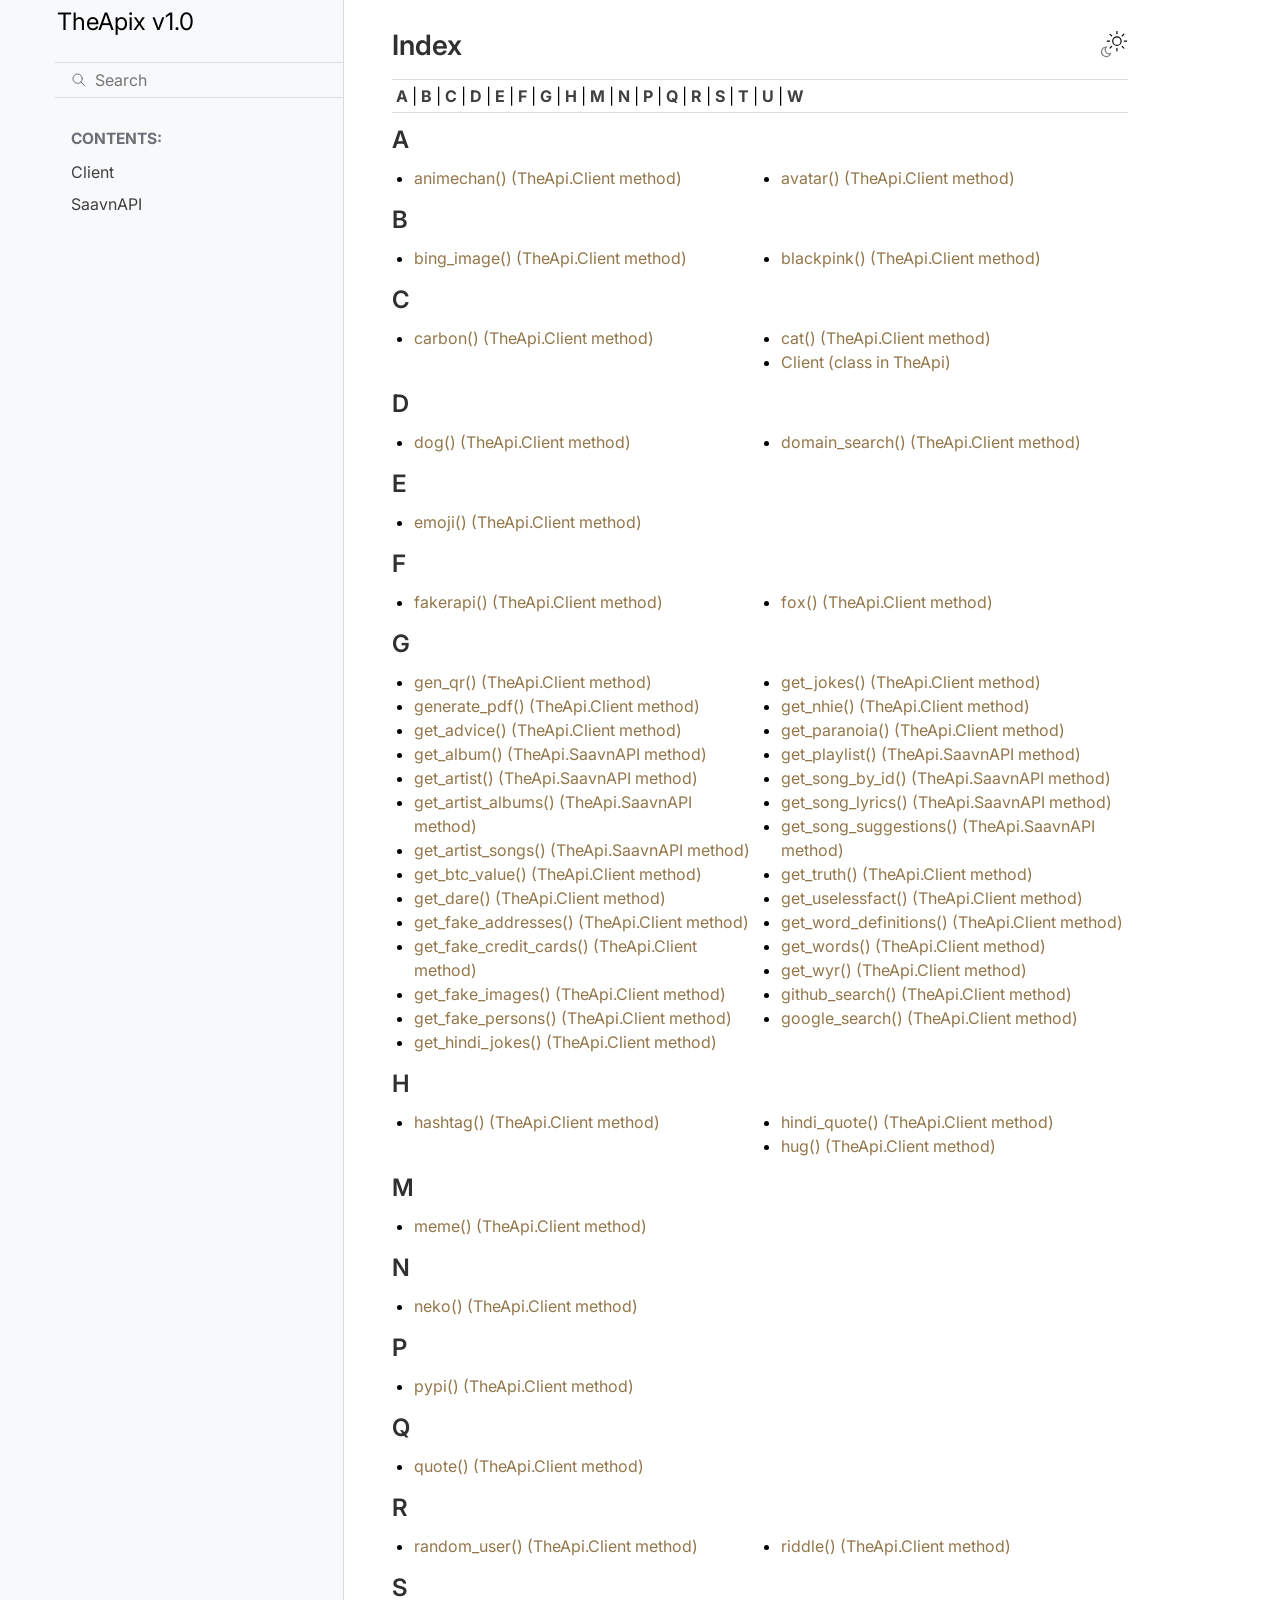
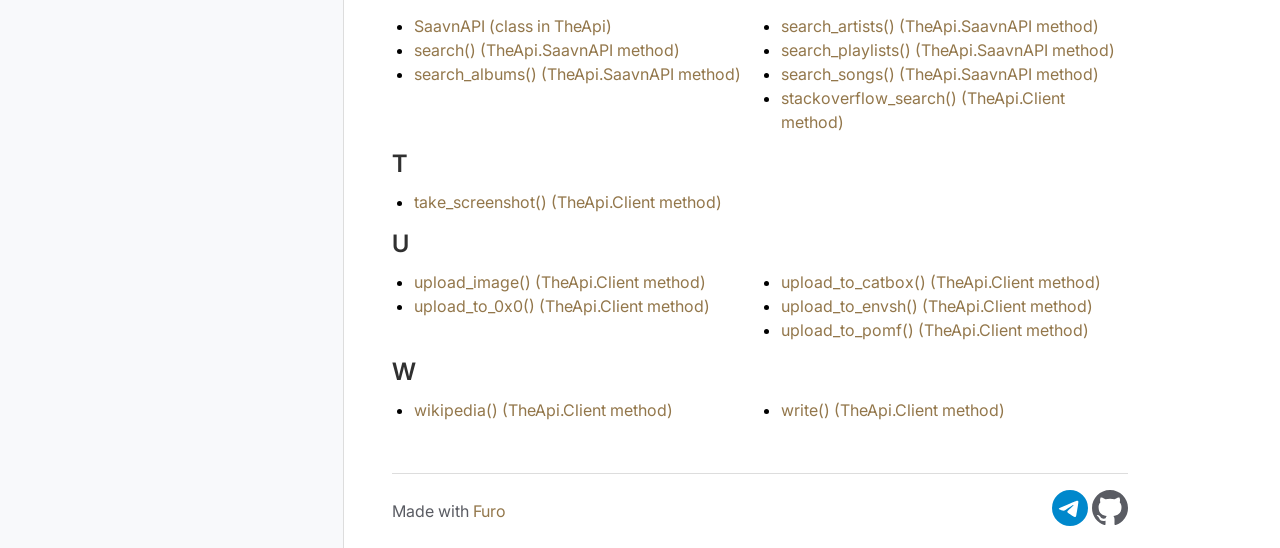
==== genindex.html @ aa9ea166 "Deploy to gh-pages" ====
<!doctype html>
<html class="no-js" lang="en" data-content_root="./">
  <head><meta charset="utf-8"/>
    <meta name="viewport" content="width=device-width,initial-scale=1"/>
    <meta name="color-scheme" content="light dark"><link rel="index" title="Index" href="#" /><link rel="search" title="Search" href="search.html" />

    <link rel="shortcut icon" href="_static/TheApix.ico"/><!-- Generated with Sphinx 8.2.3 and Furo 2024.08.06 --><title>Index - TheApix v1.0</title>
<link rel="stylesheet" type="text/css" href="_static/pygments.css?v=b86133f3" />
    <link rel="stylesheet" type="text/css" href="_static/styles/furo.css?v=354aac6f" />
    <link rel="stylesheet" type="text/css" href="_static/copybutton.css?v=76b2166b" />
    <link rel="stylesheet" type="text/css" href="_static/styles/furo-extensions.css?v=302659d7" />
    <link rel="stylesheet" type="text/css" href="_static/css/pyrogram.css?v=99362231" />
    
    


<style>
  body {
    --color-code-background: #f8f8f8;
  --color-code-foreground: black;
  
  }
  @media not print {
    body[data-theme="dark"] {
      --color-code-background: #202020;
  --color-code-foreground: #d0d0d0;
  
    }
    @media (prefers-color-scheme: dark) {
      body:not([data-theme="light"]) {
        --color-code-background: #202020;
  --color-code-foreground: #d0d0d0;
  
      }
    }
  }
</style></head>
  <body>
    
    <script>
      document.body.dataset.theme = localStorage.getItem("theme") || "auto";
    </script>
    

<svg xmlns="http://www.w3.org/2000/svg" style="display: none;">
  <symbol id="svg-toc" viewBox="0 0 24 24">
    <title>Contents</title>
    <svg stroke="currentColor" fill="currentColor" stroke-width="0" viewBox="0 0 1024 1024">
      <path d="M408 442h480c4.4 0 8-3.6 8-8v-56c0-4.4-3.6-8-8-8H408c-4.4 0-8 3.6-8 8v56c0 4.4 3.6 8 8 8zm-8 204c0 4.4 3.6 8 8 8h480c4.4 0 8-3.6 8-8v-56c0-4.4-3.6-8-8-8H408c-4.4 0-8 3.6-8 8v56zm504-486H120c-4.4 0-8 3.6-8 8v56c0 4.4 3.6 8 8 8h784c4.4 0 8-3.6 8-8v-56c0-4.4-3.6-8-8-8zm0 632H120c-4.4 0-8 3.6-8 8v56c0 4.4 3.6 8 8 8h784c4.4 0 8-3.6 8-8v-56c0-4.4-3.6-8-8-8zM115.4 518.9L271.7 642c5.8 4.6 14.4.5 14.4-6.9V388.9c0-7.4-8.5-11.5-14.4-6.9L115.4 505.1a8.74 8.74 0 0 0 0 13.8z"/>
    </svg>
  </symbol>
  <symbol id="svg-menu" viewBox="0 0 24 24">
    <title>Menu</title>
    <svg xmlns="http://www.w3.org/2000/svg" viewBox="0 0 24 24" fill="none" stroke="currentColor"
      stroke-width="2" stroke-linecap="round" stroke-linejoin="round" class="feather-menu">
      <line x1="3" y1="12" x2="21" y2="12"></line>
      <line x1="3" y1="6" x2="21" y2="6"></line>
      <line x1="3" y1="18" x2="21" y2="18"></line>
    </svg>
  </symbol>
  <symbol id="svg-arrow-right" viewBox="0 0 24 24">
    <title>Expand</title>
    <svg xmlns="http://www.w3.org/2000/svg" viewBox="0 0 24 24" fill="none" stroke="currentColor"
      stroke-width="2" stroke-linecap="round" stroke-linejoin="round" class="feather-chevron-right">
      <polyline points="9 18 15 12 9 6"></polyline>
    </svg>
  </symbol>
  <symbol id="svg-sun" viewBox="0 0 24 24">
    <title>Light mode</title>
    <svg xmlns="http://www.w3.org/2000/svg" viewBox="0 0 24 24" fill="none" stroke="currentColor"
      stroke-width="1" stroke-linecap="round" stroke-linejoin="round" class="feather-sun">
      <circle cx="12" cy="12" r="5"></circle>
      <line x1="12" y1="1" x2="12" y2="3"></line>
      <line x1="12" y1="21" x2="12" y2="23"></line>
      <line x1="4.22" y1="4.22" x2="5.64" y2="5.64"></line>
      <line x1="18.36" y1="18.36" x2="19.78" y2="19.78"></line>
      <line x1="1" y1="12" x2="3" y2="12"></line>
      <line x1="21" y1="12" x2="23" y2="12"></line>
      <line x1="4.22" y1="19.78" x2="5.64" y2="18.36"></line>
      <line x1="18.36" y1="5.64" x2="19.78" y2="4.22"></line>
    </svg>
  </symbol>
  <symbol id="svg-moon" viewBox="0 0 24 24">
    <title>Dark mode</title>
    <svg xmlns="http://www.w3.org/2000/svg" viewBox="0 0 24 24" fill="none" stroke="currentColor"
      stroke-width="1" stroke-linecap="round" stroke-linejoin="round" class="icon-tabler-moon">
      <path stroke="none" d="M0 0h24v24H0z" fill="none" />
      <path d="M12 3c.132 0 .263 0 .393 0a7.5 7.5 0 0 0 7.92 12.446a9 9 0 1 1 -8.313 -12.454z" />
    </svg>
  </symbol>
  <symbol id="svg-sun-with-moon" viewBox="0 0 24 24">
    <title>Auto light/dark, in light mode</title>
    <svg xmlns="http://www.w3.org/2000/svg" viewBox="0 0 24 24" fill="none" stroke="currentColor"
      stroke-width="1" stroke-linecap="round" stroke-linejoin="round"
      class="icon-custom-derived-from-feather-sun-and-tabler-moon">
      <path style="opacity: 50%" d="M 5.411 14.504 C 5.471 14.504 5.532 14.504 5.591 14.504 C 3.639 16.319 4.383 19.569 6.931 20.352 C 7.693 20.586 8.512 20.551 9.25 20.252 C 8.023 23.207 4.056 23.725 2.11 21.184 C 0.166 18.642 1.702 14.949 4.874 14.536 C 5.051 14.512 5.231 14.5 5.411 14.5 L 5.411 14.504 Z"/>
      <line x1="14.5" y1="3.25" x2="14.5" y2="1.25"/>
      <line x1="14.5" y1="15.85" x2="14.5" y2="17.85"/>
      <line x1="10.044" y1="5.094" x2="8.63" y2="3.68"/>
      <line x1="19" y1="14.05" x2="20.414" y2="15.464"/>
      <line x1="8.2" y1="9.55" x2="6.2" y2="9.55"/>
      <line x1="20.8" y1="9.55" x2="22.8" y2="9.55"/>
      <line x1="10.044" y1="14.006" x2="8.63" y2="15.42"/>
      <line x1="19" y1="5.05" x2="20.414" y2="3.636"/>
      <circle cx="14.5" cy="9.55" r="3.6"/>
    </svg>
  </symbol>
  <symbol id="svg-moon-with-sun" viewBox="0 0 24 24">
    <title>Auto light/dark, in dark mode</title>
    <svg xmlns="http://www.w3.org/2000/svg" viewBox="0 0 24 24" fill="none" stroke="currentColor"
      stroke-width="1" stroke-linecap="round" stroke-linejoin="round"
      class="icon-custom-derived-from-feather-sun-and-tabler-moon">
      <path d="M 8.282 7.007 C 8.385 7.007 8.494 7.007 8.595 7.007 C 5.18 10.184 6.481 15.869 10.942 17.24 C 12.275 17.648 13.706 17.589 15 17.066 C 12.851 22.236 5.91 23.143 2.505 18.696 C -0.897 14.249 1.791 7.786 7.342 7.063 C 7.652 7.021 7.965 7 8.282 7 L 8.282 7.007 Z"/>
      <line style="opacity: 50%" x1="18" y1="3.705" x2="18" y2="2.5"/>
      <line style="opacity: 50%" x1="18" y1="11.295" x2="18" y2="12.5"/>
      <line style="opacity: 50%" x1="15.316" y1="4.816" x2="14.464" y2="3.964"/>
      <line style="opacity: 50%" x1="20.711" y1="10.212" x2="21.563" y2="11.063"/>
      <line style="opacity: 50%" x1="14.205" y1="7.5" x2="13.001" y2="7.5"/>
      <line style="opacity: 50%" x1="21.795" y1="7.5" x2="23" y2="7.5"/>
      <line style="opacity: 50%" x1="15.316" y1="10.184" x2="14.464" y2="11.036"/>
      <line style="opacity: 50%" x1="20.711" y1="4.789" x2="21.563" y2="3.937"/>
      <circle style="opacity: 50%" cx="18" cy="7.5" r="2.169"/>
    </svg>
  </symbol>
  <symbol id="svg-pencil" viewBox="0 0 24 24">
    <svg xmlns="http://www.w3.org/2000/svg" viewBox="0 0 24 24" fill="none" stroke="currentColor"
      stroke-width="1" stroke-linecap="round" stroke-linejoin="round" class="icon-tabler-pencil-code">
      <path d="M4 20h4l10.5 -10.5a2.828 2.828 0 1 0 -4 -4l-10.5 10.5v4" />
      <path d="M13.5 6.5l4 4" />
      <path d="M20 21l2 -2l-2 -2" />
      <path d="M17 17l-2 2l2 2" />
    </svg>
  </symbol>
  <symbol id="svg-eye" viewBox="0 0 24 24">
    <svg xmlns="http://www.w3.org/2000/svg" viewBox="0 0 24 24" fill="none" stroke="currentColor"
      stroke-width="1" stroke-linecap="round" stroke-linejoin="round" class="icon-tabler-eye-code">
      <path stroke="none" d="M0 0h24v24H0z" fill="none" />
      <path d="M10 12a2 2 0 1 0 4 0a2 2 0 0 0 -4 0" />
      <path
        d="M11.11 17.958c-3.209 -.307 -5.91 -2.293 -8.11 -5.958c2.4 -4 5.4 -6 9 -6c3.6 0 6.6 2 9 6c-.21 .352 -.427 .688 -.647 1.008" />
      <path d="M20 21l2 -2l-2 -2" />
      <path d="M17 17l-2 2l2 2" />
    </svg>
  </symbol>
</svg>

<input type="checkbox" class="sidebar-toggle" name="__navigation" id="__navigation">
<input type="checkbox" class="sidebar-toggle" name="__toc" id="__toc">
<label class="overlay sidebar-overlay" for="__navigation">
  <div class="visually-hidden">Hide navigation sidebar</div>
</label>
<label class="overlay toc-overlay" for="__toc">
  <div class="visually-hidden">Hide table of contents sidebar</div>
</label>

<a class="skip-to-content muted-link" href="#furo-main-content">Skip to content</a>



<div class="page">
  <header class="mobile-header">
    <div class="header-left">
      <label class="nav-overlay-icon" for="__navigation">
        <div class="visually-hidden">Toggle site navigation sidebar</div>
        <i class="icon"><svg><use href="#svg-menu"></use></svg></i>
      </label>
    </div>
    <div class="header-center">
      <a href="index.html"><div class="brand">TheApix v1.0</div></a>
    </div>
    <div class="header-right">
      <div class="theme-toggle-container theme-toggle-header">
        <button class="theme-toggle">
          <div class="visually-hidden">Toggle Light / Dark / Auto color theme</div>
          <svg class="theme-icon-when-auto-light"><use href="#svg-sun-with-moon"></use></svg>
          <svg class="theme-icon-when-auto-dark"><use href="#svg-moon-with-sun"></use></svg>
          <svg class="theme-icon-when-dark"><use href="#svg-moon"></use></svg>
          <svg class="theme-icon-when-light"><use href="#svg-sun"></use></svg>
        </button>
      </div>
      <label class="toc-overlay-icon toc-header-icon no-toc" for="__toc">
        <div class="visually-hidden">Toggle table of contents sidebar</div>
        <i class="icon"><svg><use href="#svg-toc"></use></svg></i>
      </label>
    </div>
  </header>
  <aside class="sidebar-drawer">
    <div class="sidebar-container">
      
      <div class="sidebar-sticky"><a class="sidebar-brand" href="index.html">
  
  
  <span class="sidebar-brand-text">TheApix v1.0</span>
  
</a><form class="sidebar-search-container" method="get" action="search.html" role="search">
  <input class="sidebar-search" placeholder="Search" name="q" aria-label="Search">
  <input type="hidden" name="check_keywords" value="yes">
  <input type="hidden" name="area" value="default">
</form>
<div id="searchbox"></div><div class="sidebar-scroll"><div class="sidebar-tree">
  <p class="caption" role="heading"><span class="caption-text">Contents:</span></p>
<ul>
<li class="toctree-l1"><a class="reference internal" href="api/client.html">Client</a></li>
<li class="toctree-l1"><a class="reference internal" href="api/saavn.html">SaavnAPI</a></li>
</ul>

</div>
</div>

      </div>
      
    </div>
  </aside>
  <div class="main">
    <div class="content">
      <div class="article-container">
        <a href="#" class="back-to-top muted-link">
          <svg xmlns="http://www.w3.org/2000/svg" viewBox="0 0 24 24">
            <path d="M13 20h-2V8l-5.5 5.5-1.42-1.42L12 4.16l7.92 7.92-1.42 1.42L13 8v12z"></path>
          </svg>
          <span>Back to top</span>
        </a>
        <div class="content-icon-container">
          <div class="theme-toggle-container theme-toggle-content">
            <button class="theme-toggle">
              <div class="visually-hidden">Toggle Light / Dark / Auto color theme</div>
              <svg class="theme-icon-when-auto-light"><use href="#svg-sun-with-moon"></use></svg>
              <svg class="theme-icon-when-auto-dark"><use href="#svg-moon-with-sun"></use></svg>
              <svg class="theme-icon-when-dark"><use href="#svg-moon"></use></svg>
              <svg class="theme-icon-when-light"><use href="#svg-sun"></use></svg>
            </button>
          </div>
          <label class="toc-overlay-icon toc-content-icon no-toc" for="__toc">
            <div class="visually-hidden">Toggle table of contents sidebar</div>
            <i class="icon"><svg><use href="#svg-toc"></use></svg></i>
          </label>
        </div>
        <article role="main" id="furo-main-content">
          
<section class="genindex-section">
  <h1 id="index">Index</h1>
  <div class="genindex-jumpbox"><a href="#A"><strong>A</strong></a> | <a href="#B"><strong>B</strong></a> | <a href="#C"><strong>C</strong></a> | <a href="#D"><strong>D</strong></a> | <a href="#E"><strong>E</strong></a> | <a href="#F"><strong>F</strong></a> | <a href="#G"><strong>G</strong></a> | <a href="#H"><strong>H</strong></a> | <a href="#M"><strong>M</strong></a> | <a href="#N"><strong>N</strong></a> | <a href="#P"><strong>P</strong></a> | <a href="#Q"><strong>Q</strong></a> | <a href="#R"><strong>R</strong></a> | <a href="#S"><strong>S</strong></a> | <a href="#T"><strong>T</strong></a> | <a href="#U"><strong>U</strong></a> | <a href="#W"><strong>W</strong></a></div>
</section>
<section id="A" class="genindex-section">
  <h2>A</h2>
  <table style="width: 100%" class="indextable genindextable"><tr>
    <td style="width: 33%; vertical-align: top;"><ul>
        <li><a href="api/client.html#TheApi.Client.animechan">animechan() (TheApi.Client method)</a>
</li>
    </ul></td>
    <td style="width: 33%; vertical-align: top;"><ul>
        <li><a href="api/client.html#TheApi.Client.avatar">avatar() (TheApi.Client method)</a>
</li>
    </ul></td>
  </tr></table>
</section>

<section id="B" class="genindex-section">
  <h2>B</h2>
  <table style="width: 100%" class="indextable genindextable"><tr>
    <td style="width: 33%; vertical-align: top;"><ul>
        <li><a href="api/client.html#TheApi.Client.bing_image">bing_image() (TheApi.Client method)</a>
</li>
    </ul></td>
    <td style="width: 33%; vertical-align: top;"><ul>
        <li><a href="api/client.html#TheApi.Client.blackpink">blackpink() (TheApi.Client method)</a>
</li>
    </ul></td>
  </tr></table>
</section>

<section id="C" class="genindex-section">
  <h2>C</h2>
  <table style="width: 100%" class="indextable genindextable"><tr>
    <td style="width: 33%; vertical-align: top;"><ul>
        <li><a href="api/client.html#TheApi.Client.carbon">carbon() (TheApi.Client method)</a>
</li>
    </ul></td>
    <td style="width: 33%; vertical-align: top;"><ul>
        <li><a href="api/client.html#TheApi.Client.cat">cat() (TheApi.Client method)</a>
</li>
        <li><a href="api/client.html#TheApi.Client">Client (class in TheApi)</a>
</li>
    </ul></td>
  </tr></table>
</section>

<section id="D" class="genindex-section">
  <h2>D</h2>
  <table style="width: 100%" class="indextable genindextable"><tr>
    <td style="width: 33%; vertical-align: top;"><ul>
        <li><a href="api/client.html#TheApi.Client.dog">dog() (TheApi.Client method)</a>
</li>
    </ul></td>
    <td style="width: 33%; vertical-align: top;"><ul>
        <li><a href="api/client.html#TheApi.Client.domain_search">domain_search() (TheApi.Client method)</a>
</li>
    </ul></td>
  </tr></table>
</section>

<section id="E" class="genindex-section">
  <h2>E</h2>
  <table style="width: 100%" class="indextable genindextable"><tr>
    <td style="width: 33%; vertical-align: top;"><ul>
        <li><a href="api/client.html#TheApi.Client.emoji">emoji() (TheApi.Client method)</a>
</li>
    </ul></td>
  </tr></table>
</section>

<section id="F" class="genindex-section">
  <h2>F</h2>
  <table style="width: 100%" class="indextable genindextable"><tr>
    <td style="width: 33%; vertical-align: top;"><ul>
        <li><a href="api/client.html#TheApi.Client.fakerapi">fakerapi() (TheApi.Client method)</a>
</li>
    </ul></td>
    <td style="width: 33%; vertical-align: top;"><ul>
        <li><a href="api/client.html#TheApi.Client.fox">fox() (TheApi.Client method)</a>
</li>
    </ul></td>
  </tr></table>
</section>

<section id="G" class="genindex-section">
  <h2>G</h2>
  <table style="width: 100%" class="indextable genindextable"><tr>
    <td style="width: 33%; vertical-align: top;"><ul>
        <li><a href="api/client.html#TheApi.Client.gen_qr">gen_qr() (TheApi.Client method)</a>
</li>
        <li><a href="api/client.html#TheApi.Client.generate_pdf">generate_pdf() (TheApi.Client method)</a>
</li>
        <li><a href="api/client.html#TheApi.Client.get_advice">get_advice() (TheApi.Client method)</a>
</li>
        <li><a href="api/saavn.html#TheApi.SaavnAPI.get_album">get_album() (TheApi.SaavnAPI method)</a>
</li>
        <li><a href="api/saavn.html#TheApi.SaavnAPI.get_artist">get_artist() (TheApi.SaavnAPI method)</a>
</li>
        <li><a href="api/saavn.html#TheApi.SaavnAPI.get_artist_albums">get_artist_albums() (TheApi.SaavnAPI method)</a>
</li>
        <li><a href="api/saavn.html#TheApi.SaavnAPI.get_artist_songs">get_artist_songs() (TheApi.SaavnAPI method)</a>
</li>
        <li><a href="api/client.html#TheApi.Client.get_btc_value">get_btc_value() (TheApi.Client method)</a>
</li>
        <li><a href="api/client.html#TheApi.Client.get_dare">get_dare() (TheApi.Client method)</a>
</li>
        <li><a href="api/client.html#TheApi.Client.get_fake_addresses">get_fake_addresses() (TheApi.Client method)</a>
</li>
        <li><a href="api/client.html#TheApi.Client.get_fake_credit_cards">get_fake_credit_cards() (TheApi.Client method)</a>
</li>
        <li><a href="api/client.html#TheApi.Client.get_fake_images">get_fake_images() (TheApi.Client method)</a>
</li>
        <li><a href="api/client.html#TheApi.Client.get_fake_persons">get_fake_persons() (TheApi.Client method)</a>
</li>
        <li><a href="api/client.html#TheApi.Client.get_hindi_jokes">get_hindi_jokes() (TheApi.Client method)</a>
</li>
    </ul></td>
    <td style="width: 33%; vertical-align: top;"><ul>
        <li><a href="api/client.html#TheApi.Client.get_jokes">get_jokes() (TheApi.Client method)</a>
</li>
        <li><a href="api/client.html#TheApi.Client.get_nhie">get_nhie() (TheApi.Client method)</a>
</li>
        <li><a href="api/client.html#TheApi.Client.get_paranoia">get_paranoia() (TheApi.Client method)</a>
</li>
        <li><a href="api/saavn.html#TheApi.SaavnAPI.get_playlist">get_playlist() (TheApi.SaavnAPI method)</a>
</li>
        <li><a href="api/saavn.html#TheApi.SaavnAPI.get_song_by_id">get_song_by_id() (TheApi.SaavnAPI method)</a>
</li>
        <li><a href="api/saavn.html#TheApi.SaavnAPI.get_song_lyrics">get_song_lyrics() (TheApi.SaavnAPI method)</a>
</li>
        <li><a href="api/saavn.html#TheApi.SaavnAPI.get_song_suggestions">get_song_suggestions() (TheApi.SaavnAPI method)</a>
</li>
        <li><a href="api/client.html#TheApi.Client.get_truth">get_truth() (TheApi.Client method)</a>
</li>
        <li><a href="api/client.html#TheApi.Client.get_uselessfact">get_uselessfact() (TheApi.Client method)</a>
</li>
        <li><a href="api/client.html#TheApi.Client.get_word_definitions">get_word_definitions() (TheApi.Client method)</a>
</li>
        <li><a href="api/client.html#TheApi.Client.get_words">get_words() (TheApi.Client method)</a>
</li>
        <li><a href="api/client.html#TheApi.Client.get_wyr">get_wyr() (TheApi.Client method)</a>
</li>
        <li><a href="api/client.html#TheApi.Client.github_search">github_search() (TheApi.Client method)</a>
</li>
        <li><a href="api/client.html#TheApi.Client.google_search">google_search() (TheApi.Client method)</a>
</li>
    </ul></td>
  </tr></table>
</section>

<section id="H" class="genindex-section">
  <h2>H</h2>
  <table style="width: 100%" class="indextable genindextable"><tr>
    <td style="width: 33%; vertical-align: top;"><ul>
        <li><a href="api/client.html#TheApi.Client.hashtag">hashtag() (TheApi.Client method)</a>
</li>
    </ul></td>
    <td style="width: 33%; vertical-align: top;"><ul>
        <li><a href="api/client.html#TheApi.Client.hindi_quote">hindi_quote() (TheApi.Client method)</a>
</li>
        <li><a href="api/client.html#TheApi.Client.hug">hug() (TheApi.Client method)</a>
</li>
    </ul></td>
  </tr></table>
</section>

<section id="M" class="genindex-section">
  <h2>M</h2>
  <table style="width: 100%" class="indextable genindextable"><tr>
    <td style="width: 33%; vertical-align: top;"><ul>
        <li><a href="api/client.html#TheApi.Client.meme">meme() (TheApi.Client method)</a>
</li>
    </ul></td>
  </tr></table>
</section>

<section id="N" class="genindex-section">
  <h2>N</h2>
  <table style="width: 100%" class="indextable genindextable"><tr>
    <td style="width: 33%; vertical-align: top;"><ul>
        <li><a href="api/client.html#TheApi.Client.neko">neko() (TheApi.Client method)</a>
</li>
    </ul></td>
  </tr></table>
</section>

<section id="P" class="genindex-section">
  <h2>P</h2>
  <table style="width: 100%" class="indextable genindextable"><tr>
    <td style="width: 33%; vertical-align: top;"><ul>
        <li><a href="api/client.html#TheApi.Client.pypi">pypi() (TheApi.Client method)</a>
</li>
    </ul></td>
  </tr></table>
</section>

<section id="Q" class="genindex-section">
  <h2>Q</h2>
  <table style="width: 100%" class="indextable genindextable"><tr>
    <td style="width: 33%; vertical-align: top;"><ul>
        <li><a href="api/client.html#TheApi.Client.quote">quote() (TheApi.Client method)</a>
</li>
    </ul></td>
  </tr></table>
</section>

<section id="R" class="genindex-section">
  <h2>R</h2>
  <table style="width: 100%" class="indextable genindextable"><tr>
    <td style="width: 33%; vertical-align: top;"><ul>
        <li><a href="api/client.html#TheApi.Client.random_user">random_user() (TheApi.Client method)</a>
</li>
    </ul></td>
    <td style="width: 33%; vertical-align: top;"><ul>
        <li><a href="api/client.html#TheApi.Client.riddle">riddle() (TheApi.Client method)</a>
</li>
    </ul></td>
  </tr></table>
</section>

<section id="S" class="genindex-section">
  <h2>S</h2>
  <table style="width: 100%" class="indextable genindextable"><tr>
    <td style="width: 33%; vertical-align: top;"><ul>
        <li><a href="api/saavn.html#TheApi.SaavnAPI">SaavnAPI (class in TheApi)</a>
</li>
        <li><a href="api/saavn.html#TheApi.SaavnAPI.search">search() (TheApi.SaavnAPI method)</a>
</li>
        <li><a href="api/saavn.html#TheApi.SaavnAPI.search_albums">search_albums() (TheApi.SaavnAPI method)</a>
</li>
    </ul></td>
    <td style="width: 33%; vertical-align: top;"><ul>
        <li><a href="api/saavn.html#TheApi.SaavnAPI.search_artists">search_artists() (TheApi.SaavnAPI method)</a>
</li>
        <li><a href="api/saavn.html#TheApi.SaavnAPI.search_playlists">search_playlists() (TheApi.SaavnAPI method)</a>
</li>
        <li><a href="api/saavn.html#TheApi.SaavnAPI.search_songs">search_songs() (TheApi.SaavnAPI method)</a>
</li>
        <li><a href="api/client.html#TheApi.Client.stackoverflow_search">stackoverflow_search() (TheApi.Client method)</a>
</li>
    </ul></td>
  </tr></table>
</section>

<section id="T" class="genindex-section">
  <h2>T</h2>
  <table style="width: 100%" class="indextable genindextable"><tr>
    <td style="width: 33%; vertical-align: top;"><ul>
        <li><a href="api/client.html#TheApi.Client.take_screenshot">take_screenshot() (TheApi.Client method)</a>
</li>
    </ul></td>
  </tr></table>
</section>

<section id="U" class="genindex-section">
  <h2>U</h2>
  <table style="width: 100%" class="indextable genindextable"><tr>
    <td style="width: 33%; vertical-align: top;"><ul>
        <li><a href="api/client.html#TheApi.Client.upload_image">upload_image() (TheApi.Client method)</a>
</li>
        <li><a href="api/client.html#TheApi.Client.upload_to_0x0">upload_to_0x0() (TheApi.Client method)</a>
</li>
    </ul></td>
    <td style="width: 33%; vertical-align: top;"><ul>
        <li><a href="api/client.html#TheApi.Client.upload_to_catbox">upload_to_catbox() (TheApi.Client method)</a>
</li>
        <li><a href="api/client.html#TheApi.Client.upload_to_envsh">upload_to_envsh() (TheApi.Client method)</a>
</li>
        <li><a href="api/client.html#TheApi.Client.upload_to_pomf">upload_to_pomf() (TheApi.Client method)</a>
</li>
    </ul></td>
  </tr></table>
</section>

<section id="W" class="genindex-section">
  <h2>W</h2>
  <table style="width: 100%" class="indextable genindextable"><tr>
    <td style="width: 33%; vertical-align: top;"><ul>
        <li><a href="api/client.html#TheApi.Client.wikipedia">wikipedia() (TheApi.Client method)</a>
</li>
    </ul></td>
    <td style="width: 33%; vertical-align: top;"><ul>
        <li><a href="api/client.html#TheApi.Client.write">write() (TheApi.Client method)</a>
</li>
    </ul></td>
  </tr></table>
</section>


        </article>
      </div>
      <footer>
        
        <div class="related-pages">
          
          
        </div>
        <div class="bottom-of-page">
          <div class="left-details">
            Made with 
            <a href="https://github.com/pradyunsg/furo">Furo</a>
            
          </div>
          <div class="right-details">
            <div class="icons">
              <a class="muted-link " href="https://t.me/TheTeamVivek" aria-label="Telegram Channel"><svg stroke="currentColor" fill="#0088cc" stroke-width="0" viewBox="0 0 16 16" style="width: 2em; height: 2em;" xmlns="http://www.w3.org/2000/svg"><path d="M16 8A8 8 0 1 1 0 8a8 8 0 0 1 16 0zM8.287 5.906c-.778.324-2.334.994-4.666 2.01-.378.15-.577.298-.595.442-.03.243.275.339.69.47l.175.055c.408.133.958.288 1.243.294.26.006.549-.1.868-.32 2.179-1.471 3.304-2.214 3.374-2.23.05-.012.12-.026.166.016.047.041.042.12.037.141-.03.129-1.227 1.241-1.846 1.817-.193.18-.33.307-.358.336a8.154 8.154 0 0 1-.188.186c-.38.366-.664.64.015 1.088.327.216.589.393.85.571.284.194.568.387.936.629.093.06.183.125.27.187.331.236.63.448.997.414.214-.02.435-.22.547-.82.265-1.417.786-4.486.906-5.751a1.426 1.426 0 0 0-.013-.315.337.337 0 0 0-.114-.217.526.526 0 0 0-.31-.093c-.3.005-.763.166-2.984 1.09z"></path></svg></a>
              <a class="muted-link " href="https://github.com/Vivekkumar-IN/TheApi" aria-label="GitHub"><svg stroke="currentColor" fill="currentColor" stroke-width="0" viewBox="0 0 16 16" style="width: 2em; height: 2em;"><path fill-rule="evenodd" d="M8 0C3.58 0 0 3.58 0 8c0 3.54 2.29 6.53 5.47 7.59.4.07.55-.17.55-.38 0-.19-.01-.82-.01-1.49-2.01.37-2.53-.49-2.69-.94-.09-.23-.48-.94-.82-1.13-.28-.15-.68-.52-.01-.53.63-.01 1.08.58 1.23.82.72 1.21 1.87.87 2.33.66.07-.52.28-.87.51-1.07-1.78-.2-3.64-.89-3.64-3.95 0-.87.31-1.59.82-2.15-.08-.2-.36-1.02.08-2.12 0 0 .67-.21 2.2.82.64-.18 1.32-.27 2-.27.68 0 1.36.09 2 .27 1.53-1.04 2.2-.82 2.2-.82.44 1.1.16 1.92.08 2.12.51.56.82 1.27.82 2.15 0 3.07-1.87 3.75-3.65 3.95.29.25.54.73.54 1.48 0 1.07-.01 1.93-.01 2.2 0 .21.15.46.55.38A8.013 8.013 0 0 0 16 8c0-4.42-3.58-8-8-8z"></path></svg></a>
              
            </div>
          </div>
        </div>
        
      </footer>
    </div>
    <aside class="toc-drawer no-toc">
      
      
      
    </aside>
  </div>
</div><script src="_static/documentation_options.js?v=7ca30beb"></script>
    <script src="_static/doctools.js?v=9bcbadda"></script>
    <script src="_static/sphinx_highlight.js?v=dc90522c"></script>
    <script src="_static/scripts/furo.js?v=5fa4622c"></script>
    <script src="_static/clipboard.min.js?v=a7894cd8"></script>
    <script src="_static/copybutton.js?v=f281be69"></script>
    </body>
</html>
---- _static/pygments.css ----
.highlight pre { line-height: 125%; }
.highlight td.linenos .normal { color: inherit; background-color: transparent; padding-left: 5px; padding-right: 5px; }
.highlight span.linenos { color: inherit; background-color: transparent; padding-left: 5px; padding-right: 5px; }
.highlight td.linenos .special { color: #000000; background-color: #ffffc0; padding-left: 5px; padding-right: 5px; }
.highlight span.linenos.special { color: #000000; background-color: #ffffc0; padding-left: 5px; padding-right: 5px; }
.highlight .hll { background-color: #ffffcc }
.highlight { background: #f8f8f8; }
.highlight .c { color: #3D7B7B; font-style: italic } /* Comment */
.highlight .err { border: 1px solid #F00 } /* Error */
.highlight .k { color: #008000; font-weight: bold } /* Keyword */
.highlight .o { color: #666 } /* Operator */
.highlight .ch { color: #3D7B7B; font-style: italic } /* Comment.Hashbang */
.highlight .cm { color: #3D7B7B; font-style: italic } /* Comment.Multiline */
.highlight .cp { color: #9C6500 } /* Comment.Preproc */
.highlight .cpf { color: #3D7B7B; font-style: italic } /* Comment.PreprocFile */
.highlight .c1 { color: #3D7B7B; font-style: italic } /* Comment.Single */
.highlight .cs { color: #3D7B7B; font-style: italic } /* Comment.Special */
.highlight .gd { color: #A00000 } /* Generic.Deleted */
.highlight .ge { font-style: italic } /* Generic.Emph */
.highlight .ges { font-weight: bold; font-style: italic } /* Generic.EmphStrong */
.highlight .gr { color: #E40000 } /* Generic.Error */
.highlight .gh { color: #000080; font-weight: bold } /* Generic.Heading */
.highlight .gi { color: #008400 } /* Generic.Inserted */
.highlight .go { color: #717171 } /* Generic.Output */
.highlight .gp { color: #000080; font-weight: bold } /* Generic.Prompt */
.highlight .gs { font-weight: bold } /* Generic.Strong */
.highlight .gu { color: #800080; font-weight: bold } /* Generic.Subheading */
.highlight .gt { color: #04D } /* Generic.Traceback */
.highlight .kc { color: #008000; font-weight: bold } /* Keyword.Constant */
.highlight .kd { color: #008000; font-weight: bold } /* Keyword.Declaration */
.highlight .kn { color: #008000; font-weight: bold } /* Keyword.Namespace */
.highlight .kp { color: #008000 } /* Keyword.Pseudo */
.highlight .kr { color: #008000; font-weight: bold } /* Keyword.Reserved */
.highlight .kt { color: #B00040 } /* Keyword.Type */
.highlight .m { color: #666 } /* Literal.Number */
.highlight .s { color: #BA2121 } /* Literal.String */
.highlight .na { color: #687822 } /* Name.Attribute */
.highlight .nb { color: #008000 } /* Name.Builtin */
.highlight .nc { color: #00F; font-weight: bold } /* Name.Class */
.highlight .no { color: #800 } /* Name.Constant */
.highlight .nd { color: #A2F } /* Name.Decorator */
.highlight .ni { color: #717171; font-weight: bold } /* Name.Entity */
.highlight .ne { color: #CB3F38; font-weight: bold } /* Name.Exception */
.highlight .nf { color: #00F } /* Name.Function */
.highlight .nl { color: #767600 } /* Name.Label */
.highlight .nn { color: #00F; font-weight: bold } /* Name.Namespace */
.highlight .nt { color: #008000; font-weight: bold } /* Name.Tag */
.highlight .nv { color: #19177C } /* Name.Variable */
.highlight .ow { color: #A2F; font-weight: bold } /* Operator.Word */
.highlight .w { color: #BBB } /* Text.Whitespace */
.highlight .mb { color: #666 } /* Literal.Number.Bin */
.highlight .mf { color: #666 } /* Literal.Number.Float */
.highlight .mh { color: #666 } /* Literal.Number.Hex */
.highlight .mi { color: #666 } /* Literal.Number.Integer */
.highlight .mo { color: #666 } /* Literal.Number.Oct */
.highlight .sa { color: #BA2121 } /* Literal.String.Affix */
.highlight .sb { color: #BA2121 } /* Literal.String.Backtick */
.highlight .sc { color: #BA2121 } /* Literal.String.Char */
.highlight .dl { color: #BA2121 } /* Literal.String.Delimiter */
.highlight .sd { color: #BA2121; font-style: italic } /* Literal.String.Doc */
.highlight .s2 { color: #BA2121 } /* Literal.String.Double */
.highlight .se { color: #AA5D1F; font-weight: bold } /* Literal.String.Escape */
.highlight .sh { color: #BA2121 } /* Literal.String.Heredoc */
.highlight .si { color: #A45A77; font-weight: bold } /* Literal.String.Interpol */
.highlight .sx { color: #008000 } /* Literal.String.Other */
.highlight .sr { color: #A45A77 } /* Literal.String.Regex */
.highlight .s1 { color: #BA2121 } /* Literal.String.Single */
.highlight .ss { color: #19177C } /* Literal.String.Symbol */
.highlight .bp { color: #008000 } /* Name.Builtin.Pseudo */
.highlight .fm { color: #00F } /* Name.Function.Magic */
.highlight .vc { color: #19177C } /* Name.Variable.Class */
.highlight .vg { color: #19177C } /* Name.Variable.Global */
.highlight .vi { color: #19177C } /* Name.Variable.Instance */
.highlight .vm { color: #19177C } /* Name.Variable.Magic */
.highlight .il { color: #666 } /* Literal.Number.Integer.Long */
@media not print {
body[data-theme="dark"] .highlight pre { line-height: 125%; }
body[data-theme="dark"] .highlight td.linenos .normal { color: #aaaaaa; background-color: transparent; padding-left: 5px; padding-right: 5px; }
body[data-theme="dark"] .highlight span.linenos { color: #aaaaaa; background-color: transparent; padding-left: 5px; padding-right: 5px; }
body[data-theme="dark"] .highlight td.linenos .special { color: #000000; background-color: #ffffc0; padding-left: 5px; padding-right: 5px; }
body[data-theme="dark"] .highlight span.linenos.special { color: #000000; background-color: #ffffc0; padding-left: 5px; padding-right: 5px; }
body[data-theme="dark"] .highlight .hll { background-color: #404040 }
body[data-theme="dark"] .highlight { background: #202020; color: #D0D0D0 }
body[data-theme="dark"] .highlight .c { color: #ABABAB; font-style: italic } /* Comment */
body[data-theme="dark"] .highlight .err { color: #A61717; background-color: #E3D2D2 } /* Error */
body[data-theme="dark"] .highlight .esc { color: #D0D0D0 } /* Escape */
body[data-theme="dark"] .highlight .g { color: #D0D0D0 } /* Generic */
body[data-theme="dark"] .highlight .k { color: #6EBF26; font-weight: bold } /* Keyword */
body[data-theme="dark"] .highlight .l { color: #D0D0D0 } /* Literal */
body[data-theme="dark"] .highlight .n { color: #D0D0D0 } /* Name */
body[data-theme="dark"] .highlight .o { color: #D0D0D0 } /* Operator */
body[data-theme="dark"] .highlight .x { color: #D0D0D0 } /* Other */
body[data-theme="dark"] .highlight .p { color: #D0D0D0 } /* Punctuation */
body[data-theme="dark"] .highlight .ch { color: #ABABAB; font-style: italic } /* Comment.Hashbang */
body[data-theme="dark"] .highlight .cm { color: #ABABAB; font-style: italic } /* Comment.Multiline */
body[data-theme="dark"] .highlight .cp { color: #FF3A3A; font-weight: bold } /* Comment.Preproc */
body[data-theme="dark"] .highlight .cpf { color: #ABABAB; font-style: italic } /* Comment.PreprocFile */
body[data-theme="dark"] .highlight .c1 { color: #ABABAB; font-style: italic } /* Comment.Single */
body[data-theme="dark"] .highlight .cs { color: #E50808; font-weight: bold; background-color: #520000 } /* Comment.Special */
body[data-theme="dark"] .highlight .gd { color: #FF3A3A } /* Generic.Deleted */
body[data-theme="dark"] .highlight .ge { color: #D0D0D0; font-style: italic } /* Generic.Emph */
body[data-theme="dark"] .highlight .ges { color: #D0D0D0; font-weight: bold; font-style: italic } /* Generic.EmphStrong */
body[data-theme="dark"] .highlight .gr { color: #FF3A3A } /* Generic.Error */
body[data-theme="dark"] .highlight .gh { color: #FFF; font-weight: bold } /* Generic.Heading */
body[data-theme="dark"] .highlight .gi { color: #589819 } /* Generic.Inserted */
body[data-theme="dark"] .highlight .go { color: #CCC } /* Generic.Output */
body[data-theme="dark"] .highlight .gp { color: #AAA } /* Generic.Prompt */
body[data-theme="dark"] .highlight .gs { color: #D0D0D0; font-weight: bold } /* Generic.Strong */
body[data-theme="dark"] .highlight .gu { color: #FFF; text-decoration: underline } /* Generic.Subheading */
body[data-theme="dark"] .highlight .gt { color: #FF3A3A } /* Generic.Traceback */
body[data-theme="dark"] .highlight .kc { color: #6EBF26; font-weight: bold } /* Keyword.Constant */
body[data-theme="dark"] .highlight .kd { color: #6EBF26; font-weight: bold } /* Keyword.Declaration */
body[data-theme="dark"] .highlight .kn { color: #6EBF26; font-weight: bold } /* Keyword.Namespace */
body[data-theme="dark"] .highlight .kp { color: #6EBF26 } /* Keyword.Pseudo */
body[data-theme="dark"] .highlight .kr { color: #6EBF26; font-weight: bold } /* Keyword.Reserved */
body[data-theme="dark"] .highlight .kt { color: #6EBF26; font-weight: bold } /* Keyword.Type */
body[data-theme="dark"] .highlight .ld { color: #D0D0D0 } /* Literal.Date */
body[data-theme="dark"] .highlight .m { color: #51B2FD } /* Literal.Number */
body[data-theme="dark"] .highlight .s { color: #ED9D13 } /* Literal.String */
body[data-theme="dark"] .highlight .na { color: #BBB } /* Name.Attribute */
body[data-theme="dark"] .highlight .nb { color: #2FBCCD } /* Name.Builtin */
body[data-theme="dark"] .highlight .nc { color: #71ADFF; text-decoration: underline } /* Name.Class */
body[data-theme="dark"] .highlight .no { color: #40FFFF } /* Name.Constant */
body[data-theme="dark"] .highlight .nd { color: #FFA500 } /* Name.Decorator */
body[data-theme="dark"] .highlight .ni { color: #D0D0D0 } /* Name.Entity */
body[data-theme="dark"] .highlight .ne { color: #BBB } /* Name.Exception */
body[data-theme="dark"] .highlight .nf { color: #71ADFF } /* Name.Function */
body[data-theme="dark"] .highlight .nl { color: #D0D0D0 } /* Name.Label */
body[data-theme="dark"] .highlight .nn { color: #71ADFF; text-decoration: underline } /* Name.Namespace */
body[data-theme="dark"] .highlight .nx { color: #D0D0D0 } /* Name.Other */
body[data-theme="dark"] .highlight .py { color: #D0D0D0 } /* Name.Property */
body[data-theme="dark"] .highlight .nt { color: #6EBF26; font-weight: bold } /* Name.Tag */
body[data-theme="dark"] .highlight .nv { color: #40FFFF } /* Name.Variable */
body[data-theme="dark"] .highlight .ow { color: #6EBF26; font-weight: bold } /* Operator.Word */
body[data-theme="dark"] .highlight .pm { color: #D0D0D0 } /* Punctuation.Marker */
body[data-theme="dark"] .highlight .w { color: #666 } /* Text.Whitespace */
body[data-theme="dark"] .highlight .mb { color: #51B2FD } /* Literal.Number.Bin */
body[data-theme="dark"] .highlight .mf { color: #51B2FD } /* Literal.Number.Float */
body[data-theme="dark"] .highlight .mh { color: #51B2FD } /* Literal.Number.Hex */
body[data-theme="dark"] .highlight .mi { color: #51B2FD } /* Literal.Number.Integer */
body[data-theme="dark"] .highlight .mo { color: #51B2FD } /* Literal.Number.Oct */
body[data-theme="dark"] .highlight .sa { color: #ED9D13 } /* Literal.String.Affix */
body[data-theme="dark"] .highlight .sb { color: #ED9D13 } /* Literal.String.Backtick */
body[data-theme="dark"] .highlight .sc { color: #ED9D13 } /* Literal.String.Char */
body[data-theme="dark"] .highlight .dl { color: #ED9D13 } /* Literal.String.Delimiter */
body[data-theme="dark"] .highlight .sd { color: #ED9D13 } /* Literal.String.Doc */
body[data-theme="dark"] .highlight .s2 { color: #ED9D13 } /* Literal.String.Double */
body[data-theme="dark"] .highlight .se { color: #ED9D13 } /* Literal.String.Escape */
body[data-theme="dark"] .highlight .sh { color: #ED9D13 } /* Literal.String.Heredoc */
body[data-theme="dark"] .highlight .si { color: #ED9D13 } /* Literal.String.Interpol */
body[data-theme="dark"] .highlight .sx { color: #FFA500 } /* Literal.String.Other */
body[data-theme="dark"] .highlight .sr { color: #ED9D13 } /* Literal.String.Regex */
body[data-theme="dark"] .highlight .s1 { color: #ED9D13 } /* Literal.String.Single */
body[data-theme="dark"] .highlight .ss { color: #ED9D13 } /* Literal.String.Symbol */
body[data-theme="dark"] .highlight .bp { color: #2FBCCD } /* Name.Builtin.Pseudo */
body[data-theme="dark"] .highlight .fm { color: #71ADFF } /* Name.Function.Magic */
body[data-theme="dark"] .highlight .vc { color: #40FFFF } /* Name.Variable.Class */
body[data-theme="dark"] .highlight .vg { color: #40FFFF } /* Name.Variable.Global */
body[data-theme="dark"] .highlight .vi { color: #40FFFF } /* Name.Variable.Instance */
body[data-theme="dark"] .highlight .vm { color: #40FFFF } /* Name.Variable.Magic */
body[data-theme="dark"] .highlight .il { color: #51B2FD } /* Literal.Number.Integer.Long */
@media (prefers-color-scheme: dark) {
body:not([data-theme="light"]) .highlight pre { line-height: 125%; }
body:not([data-theme="light"]) .highlight td.linenos .normal { color: #aaaaaa; background-color: transparent; padding-left: 5px; padding-right: 5px; }
body:not([data-theme="light"]) .highlight span.linenos { color: #aaaaaa; background-color: transparent; padding-left: 5px; padding-right: 5px; }
body:not([data-theme="light"]) .highlight td.linenos .special { color: #000000; background-color: #ffffc0; padding-left: 5px; padding-right: 5px; }
body:not([data-theme="light"]) .highlight span.linenos.special { color: #000000; background-color: #ffffc0; padding-left: 5px; padding-right: 5px; }
body:not([data-theme="light"]) .highlight .hll { background-color: #404040 }
body:not([data-theme="light"]) .highlight { background: #202020; color: #D0D0D0 }
body:not([data-theme="light"]) .highlight .c { color: #ABABAB; font-style: italic } /* Comment */
body:not([data-theme="light"]) .highlight .err { color: #A61717; background-color: #E3D2D2 } /* Error */
body:not([data-theme="light"]) .highlight .esc { color: #D0D0D0 } /* Escape */
body:not([data-theme="light"]) .highlight .g { color: #D0D0D0 } /* Generic */
body:not([data-theme="light"]) .highlight .k { color: #6EBF26; font-weight: bold } /* Keyword */
body:not([data-theme="light"]) .highlight .l { color: #D0D0D0 } /* Literal */
body:not([data-theme="light"]) .highlight .n { color: #D0D0D0 } /* Name */
body:not([data-theme="light"]) .highlight .o { color: #D0D0D0 } /* Operator */
body:not([data-theme="light"]) .highlight .x { color: #D0D0D0 } /* Other */
body:not([data-theme="light"]) .highlight .p { color: #D0D0D0 } /* Punctuation */
body:not([data-theme="light"]) .highlight .ch { color: #ABABAB; font-style: italic } /* Comment.Hashbang */
body:not([data-theme="light"]) .highlight .cm { color: #ABABAB; font-style: italic } /* Comment.Multiline */
body:not([data-theme="light"]) .highlight .cp { color: #FF3A3A; font-weight: bold } /* Comment.Preproc */
body:not([data-theme="light"]) .highlight .cpf { color: #ABABAB; font-style: italic } /* Comment.PreprocFile */
body:not([data-theme="light"]) .highlight .c1 { color: #ABABAB; font-style: italic } /* Comment.Single */
body:not([data-theme="light"]) .highlight .cs { color: #E50808; font-weight: bold; background-color: #520000 } /* Comment.Special */
body:not([data-theme="light"]) .highlight .gd { color: #FF3A3A } /* Generic.Deleted */
body:not([data-theme="light"]) .highlight .ge { color: #D0D0D0; font-style: italic } /* Generic.Emph */
body:not([data-theme="light"]) .highlight .ges { color: #D0D0D0; font-weight: bold; font-style: italic } /* Generic.EmphStrong */
body:not([data-theme="light"]) .highlight .gr { color: #FF3A3A } /* Generic.Error */
body:not([data-theme="light"]) .highlight .gh { color: #FFF; font-weight: bold } /* Generic.Heading */
body:not([data-theme="light"]) .highlight .gi { color: #589819 } /* Generic.Inserted */
body:not([data-theme="light"]) .highlight .go { color: #CCC } /* Generic.Output */
body:not([data-theme="light"]) .highlight .gp { color: #AAA } /* Generic.Prompt */
body:not([data-theme="light"]) .highlight .gs { color: #D0D0D0; font-weight: bold } /* Generic.Strong */
body:not([data-theme="light"]) .highlight .gu { color: #FFF; text-decoration: underline } /* Generic.Subheading */
body:not([data-theme="light"]) .highlight .gt { color: #FF3A3A } /* Generic.Traceback */
body:not([data-theme="light"]) .highlight .kc { color: #6EBF26; font-weight: bold } /* Keyword.Constant */
body:not([data-theme="light"]) .highlight .kd { color: #6EBF26; font-weight: bold } /* Keyword.Declaration */
body:not([data-theme="light"]) .highlight .kn { color: #6EBF26; font-weight: bold } /* Keyword.Namespace */
body:not([data-theme="light"]) .highlight .kp { color: #6EBF26 } /* Keyword.Pseudo */
body:not([data-theme="light"]) .highlight .kr { color: #6EBF26; font-weight: bold } /* Keyword.Reserved */
body:not([data-theme="light"]) .highlight .kt { color: #6EBF26; font-weight: bold } /* Keyword.Type */
body:not([data-theme="light"]) .highlight .ld { color: #D0D0D0 } /* Literal.Date */
body:not([data-theme="light"]) .highlight .m { color: #51B2FD } /* Literal.Number */
body:not([data-theme="light"]) .highlight .s { color: #ED9D13 } /* Literal.String */
body:not([data-theme="light"]) .highlight .na { color: #BBB } /* Name.Attribute */
body:not([data-theme="light"]) .highlight .nb { color: #2FBCCD } /* Name.Builtin */
body:not([data-theme="light"]) .highlight .nc { color: #71ADFF; text-decoration: underline } /* Name.Class */
body:not([data-theme="light"]) .highlight .no { color: #40FFFF } /* Name.Constant */
body:not([data-theme="light"]) .highlight .nd { color: #FFA500 } /* Name.Decorator */
body:not([data-theme="light"]) .highlight .ni { color: #D0D0D0 } /* Name.Entity */
body:not([data-theme="light"]) .highlight .ne { color: #BBB } /* Name.Exception */
body:not([data-theme="light"]) .highlight .nf { color: #71ADFF } /* Name.Function */
body:not([data-theme="light"]) .highlight .nl { color: #D0D0D0 } /* Name.Label */
body:not([data-theme="light"]) .highlight .nn { color: #71ADFF; text-decoration: underline } /* Name.Namespace */
body:not([data-theme="light"]) .highlight .nx { color: #D0D0D0 } /* Name.Other */
body:not([data-theme="light"]) .highlight .py { color: #D0D0D0 } /* Name.Property */
body:not([data-theme="light"]) .highlight .nt { color: #6EBF26; font-weight: bold } /* Name.Tag */
body:not([data-theme="light"]) .highlight .nv { color: #40FFFF } /* Name.Variable */
body:not([data-theme="light"]) .highlight .ow { color: #6EBF26; font-weight: bold } /* Operator.Word */
body:not([data-theme="light"]) .highlight .pm { color: #D0D0D0 } /* Punctuation.Marker */
body:not([data-theme="light"]) .highlight .w { color: #666 } /* Text.Whitespace */
body:not([data-theme="light"]) .highlight .mb { color: #51B2FD } /* Literal.Number.Bin */
body:not([data-theme="light"]) .highlight .mf { color: #51B2FD } /* Literal.Number.Float */
body:not([data-theme="light"]) .highlight .mh { color: #51B2FD } /* Literal.Number.Hex */
body:not([data-theme="light"]) .highlight .mi { color: #51B2FD } /* Literal.Number.Integer */
body:not([data-theme="light"]) .highlight .mo { color: #51B2FD } /* Literal.Number.Oct */
body:not([data-theme="light"]) .highlight .sa { color: #ED9D13 } /* Literal.String.Affix */
body:not([data-theme="light"]) .highlight .sb { color: #ED9D13 } /* Literal.String.Backtick */
body:not([data-theme="light"]) .highlight .sc { color: #ED9D13 } /* Literal.String.Char */
body:not([data-theme="light"]) .highlight .dl { color: #ED9D13 } /* Literal.String.Delimiter */
body:not([data-theme="light"]) .highlight .sd { color: #ED9D13 } /* Literal.String.Doc */
body:not([data-theme="light"]) .highlight .s2 { color: #ED9D13 } /* Literal.String.Double */
body:not([data-theme="light"]) .highlight .se { color: #ED9D13 } /* Literal.String.Escape */
body:not([data-theme="light"]) .highlight .sh { color: #ED9D13 } /* Literal.String.Heredoc */
body:not([data-theme="light"]) .highlight .si { color: #ED9D13 } /* Literal.String.Interpol */
body:not([data-theme="light"]) .highlight .sx { color: #FFA500 } /* Literal.String.Other */
body:not([data-theme="light"]) .highlight .sr { color: #ED9D13 } /* Literal.String.Regex */
body:not([data-theme="light"]) .highlight .s1 { color: #ED9D13 } /* Literal.String.Single */
body:not([data-theme="light"]) .highlight .ss { color: #ED9D13 } /* Literal.String.Symbol */
body:not([data-theme="light"]) .highlight .bp { color: #2FBCCD } /* Name.Builtin.Pseudo */
body:not([data-theme="light"]) .highlight .fm { color: #71ADFF } /* Name.Function.Magic */
body:not([data-theme="light"]) .highlight .vc { color: #40FFFF } /* Name.Variable.Class */
body:not([data-theme="light"]) .highlight .vg { color: #40FFFF } /* Name.Variable.Global */
body:not([data-theme="light"]) .highlight .vi { color: #40FFFF } /* Name.Variable.Instance */
body:not([data-theme="light"]) .highlight .vm { color: #40FFFF } /* Name.Variable.Magic */
body:not([data-theme="light"]) .highlight .il { color: #51B2FD } /* Literal.Number.Integer.Long */
}
}
---- _static/copybutton.css ----
/* Copy buttons */
button.copybtn {
    position: absolute;
    display: flex;
    top: .3em;
    right: .3em;
    width: 1.7em;
    height: 1.7em;
	opacity: 0;
    transition: opacity 0.3s, border .3s, background-color .3s;
    user-select: none;
    padding: 0;
    border: none;
    outline: none;
    border-radius: 0.4em;
    /* The colors that GitHub uses */
    border: #1b1f2426 1px solid;
    background-color: #f6f8fa;
    color: #57606a;
}

button.copybtn.success {
    border-color: #22863a;
    color: #22863a;
}

button.copybtn svg {
    stroke: currentColor;
    width: 1.5em;
    height: 1.5em;
    padding: 0.1em;
}

div.highlight  {
    position: relative;
}

/* Show the copybutton */
.highlight:hover button.copybtn, button.copybtn.success {
	opacity: 1;
}

.highlight button.copybtn:hover {
    background-color: rgb(235, 235, 235);
}

.highlight button.copybtn:active {
    background-color: rgb(187, 187, 187);
}

/**
 * A minimal CSS-only tooltip copied from:
 *   https://codepen.io/mildrenben/pen/rVBrpK
 *
 * To use, write HTML like the following:
 *
 * <p class="o-tooltip--left" data-tooltip="Hey">Short</p>
 */
 .o-tooltip--left {
  position: relative;
 }

 .o-tooltip--left:after {
    opacity: 0;
    visibility: hidden;
    position: absolute;
    content: attr(data-tooltip);
    padding: .2em;
    font-size: .8em;
    left: -.2em;
    background: grey;
    color: white;
    white-space: nowrap;
    z-index: 2;
    border-radius: 2px;
    transform: translateX(-102%) translateY(0);
    transition: opacity 0.2s cubic-bezier(0.64, 0.09, 0.08, 1), transform 0.2s cubic-bezier(0.64, 0.09, 0.08, 1);
}

.o-tooltip--left:hover:after {
    display: block;
    opacity: 1;
    visibility: visible;
    transform: translateX(-100%) translateY(0);
    transition: opacity 0.2s cubic-bezier(0.64, 0.09, 0.08, 1), transform 0.2s cubic-bezier(0.64, 0.09, 0.08, 1);
    transition-delay: .5s;
}

/* By default the copy button shouldn't show up when printing a page */
@media print {
    button.copybtn {
        display: none;
    }
}
---- _static/styles/furo-extensions.css ----
#furo-sidebar-ad-placement{padding:var(--sidebar-item-spacing-vertical) var(--sidebar-item-spacing-horizontal)}#furo-sidebar-ad-placement .ethical-sidebar{background:var(--color-background-secondary);border:none;box-shadow:none}#furo-sidebar-ad-placement .ethical-sidebar:hover{background:var(--color-background-hover)}#furo-sidebar-ad-placement .ethical-sidebar a{color:var(--color-foreground-primary)}#furo-sidebar-ad-placement .ethical-callout a{color:var(--color-foreground-secondary)!important}#furo-readthedocs-versions{background:transparent;display:block;position:static;width:100%}#furo-readthedocs-versions .rst-versions{background:#1a1c1e}#furo-readthedocs-versions .rst-current-version{background:var(--color-sidebar-item-background);cursor:unset}#furo-readthedocs-versions .rst-current-version:hover{background:var(--color-sidebar-item-background)}#furo-readthedocs-versions .rst-current-version .fa-book{color:var(--color-foreground-primary)}#furo-readthedocs-versions>.rst-other-versions{padding:0}#furo-readthedocs-versions>.rst-other-versions small{opacity:1}#furo-readthedocs-versions .injected .rst-versions{position:unset}#furo-readthedocs-versions:focus-within,#furo-readthedocs-versions:hover{box-shadow:0 0 0 1px var(--color-sidebar-background-border)}#furo-readthedocs-versions:focus-within .rst-current-version,#furo-readthedocs-versions:hover .rst-current-version{background:#1a1c1e;font-size:inherit;height:auto;line-height:inherit;padding:12px;text-align:right}#furo-readthedocs-versions:focus-within .rst-current-version .fa-book,#furo-readthedocs-versions:hover .rst-current-version .fa-book{color:#fff;float:left}#furo-readthedocs-versions:focus-within .fa-caret-down,#furo-readthedocs-versions:hover .fa-caret-down{display:none}#furo-readthedocs-versions:focus-within .injected,#furo-readthedocs-versions:focus-within .rst-current-version,#furo-readthedocs-versions:focus-within .rst-other-versions,#furo-readthedocs-versions:hover .injected,#furo-readthedocs-versions:hover .rst-current-version,#furo-readthedocs-versions:hover .rst-other-versions{display:block}#furo-readthedocs-versions:focus-within>.rst-current-version,#furo-readthedocs-versions:hover>.rst-current-version{display:none}.highlight:hover button.copybtn{color:var(--color-code-foreground)}.highlight button.copybtn{align-items:center;background-color:var(--color-code-background);border:none;color:var(--color-background-item);cursor:pointer;height:1.25em;right:.5rem;top:.625rem;transition:color .3s,opacity .3s;width:1.25em}.highlight button.copybtn:hover{background-color:var(--color-code-background);color:var(--color-brand-content)}.highlight button.copybtn:after{background-color:transparent;color:var(--color-code-foreground);display:none}.highlight button.copybtn.success{color:#22863a;transition:color 0ms}.highlight button.copybtn.success:after{display:block}.highlight button.copybtn svg{padding:0}body{--sd-color-primary:var(--color-brand-primary);--sd-color-primary-highlight:var(--color-brand-content);--sd-color-primary-text:var(--color-background-primary);--sd-color-shadow:rgba(0,0,0,.05);--sd-color-card-border:var(--color-card-border);--sd-color-card-border-hover:var(--color-brand-content);--sd-color-card-background:var(--color-card-background);--sd-color-card-text:var(--color-foreground-primary);--sd-color-card-header:var(--color-card-marginals-background);--sd-color-card-footer:var(--color-card-marginals-background);--sd-color-tabs-label-active:var(--color-brand-content);--sd-color-tabs-label-hover:var(--color-foreground-muted);--sd-color-tabs-label-inactive:var(--color-foreground-muted);--sd-color-tabs-underline-active:var(--color-brand-content);--sd-color-tabs-underline-hover:var(--color-foreground-border);--sd-color-tabs-underline-inactive:var(--color-background-border);--sd-color-tabs-overline:var(--color-background-border);--sd-color-tabs-underline:var(--color-background-border)}.sd-tab-content{box-shadow:0 -2px var(--sd-color-tabs-overline),0 1px var(--sd-color-tabs-underline)}.sd-card{box-shadow:0 .1rem .25rem var(--sd-color-shadow),0 0 .0625rem rgba(0,0,0,.1)}.sd-shadow-sm{box-shadow:0 .1rem .25rem var(--sd-color-shadow),0 0 .0625rem rgba(0,0,0,.1)!important}.sd-shadow-md{box-shadow:0 .3rem .75rem var(--sd-color-shadow),0 0 .0625rem rgba(0,0,0,.1)!important}.sd-shadow-lg{box-shadow:0 .6rem 1.5rem var(--sd-color-shadow),0 0 .0625rem rgba(0,0,0,.1)!important}.sd-card-hover:hover{transform:none}.sd-cards-carousel{gap:.25rem;padding:.25rem}body{--tabs--label-text:var(--color-foreground-muted);--tabs--label-text--hover:var(--color-foreground-muted);--tabs--label-text--active:var(--color-brand-content);--tabs--label-text--active--hover:var(--color-brand-content);--tabs--label-background:transparent;--tabs--label-background--hover:transparent;--tabs--label-background--active:transparent;--tabs--label-background--active--hover:transparent;--tabs--padding-x:0.25em;--tabs--margin-x:1em;--tabs--border:var(--color-background-border);--tabs--label-border:transparent;--tabs--label-border--hover:var(--color-foreground-muted);--tabs--label-border--active:var(--color-brand-content);--tabs--label-border--active--hover:var(--color-brand-content)}[role=main] .container{max-width:none;padding-left:0;padding-right:0}.shadow.docutils{border:none;box-shadow:0 .2rem .5rem rgba(0,0,0,.05),0 0 .0625rem rgba(0,0,0,.1)!important}.sphinx-bs .card{background-color:var(--color-background-secondary);color:var(--color-foreground)}
/*# sourceMappingURL=furo-extensions.css.map*/
---- _static/css/pyrogram.css ----
@import url('https://fonts.googleapis.com/css2?family=Inter:wght@400;500;600;700&display=swap');


:root {
    --border-radius: 0.5em;
}

body {
    font-family: 'Inter', system-ui, -apple-system, BlinkMacSystemFont, 'Segoe UI', Roboto, Oxygen, Ubuntu, Cantarell, 'Open Sans', 'Helvetica Neue', sans-serif;
    --color-brand-primary: #404040;
    --color-brand-content: #93774b;
    --color-table-border: #e1e4e5;
    --color-background-border: #dddddd;
    --color-guilabel-background: #f3f2f1;
    --color-guilabel-border: #dddddd;
    --color-border: #dddddd;
    --color-button: #f3f6f6;
    --color-background-highlight: #f3f2f1;
    --color-title: #303030;
    --color-link-hover: #bf431d;
    --color-carbon-ads-link: #606060;
    --color-carbon-ads-text: #637381;
    --color-carbon-ads-poweredby: #d0d0d0;
    --color-carbon-ads-background: #f7f6f5;
    --color-carbon-ads-border: #dddddd;
    --color-strong: #404040;
    --color-green: darkgreen;
    --color-red: darkred;
    --font-size--small: 100%;
    --font-size--small--2: 97%;
    --font-size--small--3: 94%;
    --font-size--small--4: 91%;
    --header-height: calc(var(--sidebar-item-line-height) + var(--sidebar-item-spacing-vertical)*6);
    -webkit-font-smoothing: auto;
    font-size: 16px;
}

@media(prefers-color-scheme:dark) {
    body:not([data-theme=light]) {
        --color-brand-primary: #bfbcb9;
        --color-brand-content: #b7a280;
        --color-background-primary: #000000;
        --color-background-secondary: #0d0d0d; /* or #0d0d0d */
        --color-table-border: #707070;
        --color-guilabel-background: #1a1a1a;
        --color-guilabel-border: #2a2a2a;
        --color-border: #2a2a2a;
        --color-button: #1a1a1a;
        --color-background-highlight: #121212;
        --color-title: #b9b9b9;
        --color-link-hover: #e85823;
        --color-carbon-ads-link: #aaaaaa;
        --color-carbon-ads-text: #bfbcb9;
        --color-carbon-ads-poweredby: #505050;
        --color-carbon-ads-background: #1a1a1a;
        --color-carbon-ads-border: #2a2a2a;
        --color-pyrogram-text: #b9b9b9;
        --color-support-pyrogram: #999999;
        --color-strong: #cfccc9;
        --color-green: green;
        --color-red: red;
    }
}

h1,
h2,
h3,
h4,
h5,
h6 {
    font-family: inherit;
    font-weight: 600;
    color: var(--color-title);
}

h1 {
    font-size: 175%;
}

h2 {
    font-size: 150%;
}

h3 {
    font-size: 125%;
}

h4 {
    font-size: 115%;
}

h5 {
    font-size: 110%;
}

h6 {
    font-size: 100%;
}

article[role=main] .highlight pre {
    font-family: monospace;
    font-size: 0.90em;
    line-height: 1.2;
    border: 1px solid var(--color-border);
    border-radius: var(--border-radius);
    background-color: var(--color-background-highlight);
}

.highlight {
    border-radius: var(--border-radius);
}

p code.literal {
    padding: 0 4px;
    background-color: var(--color-background-highlight);
    border-color: var(--color-border);
    border-width: 0;
    border-radius: .5em;
}

p code.xref.literal {
    border-width: 1px;
}

.admonition {
    border-radius: var(--border-radius);
    font-size: var(--font-size--normal);
    border-left: 0;
}

p.admonition-title {
    font-size: var(--font-size--normal);
    font-weight: 700;
}

p.admonition-title:before {
    height: 21px;
    width: 21px;
}

.related-pages a {
    font-size: var(--font-size--normal);
    background-color: var(--color-button);
    border-radius: var(--border-radius);
    border: 1px solid rgba(0, 0, 0, .1);
    box-shadow: inset 0 1px 2px -1px hsl(0deg 0% 100%/50%), inset 0 -2px 0 0 rgb(0 0 0/10%);
}

.related-pages a.prev-page {
    padding: 6px 10px;
}

.related-pages a.next-page {
    padding: 6px 10px;
}

.page-info .context {
    font-size: 18px;
    color: var(--color-foreground-primary);
}

.sidebar-container {
    width: 18em;
}

@media(max-width:67em) {
    .sidebar-drawer {
        width: 18em;
        left: -18em;
    }
}

.toc-drawer {
	width: 18em
}

@media(max-width:82em) {
	.toc-drawer {
		right: -18em
	}
}

table.docutils {
	border: 1px solid var(--color-table-border);
	border-radius: var(--border-radius);
	border-collapse: separate;
	overflow: hidden;
	width: 100%
}

table.docutils th {
	border-right: none
}

table.docutils td {
	border-bottom-width: 1px;
	border-left-width: 1px;
	border-top-width: 0;
	border-right-width: 0
}

table.docutils td p {
	padding: 5px
}

table.docutils:not(.field-list) tr:nth-child(2n-1) td {
	background-color: var(--color-background-highlight)
}

table.docutils tbody>td:first-child {
	border-left-width: 0
}

table.docutils tbody>tr:last-child td {
	border-bottom-width: 0
}

table.docutils th:last-child {
	width: 100%
}

table>caption {
	font-size: 24px;
	font-weight: 700;
	font-family: 'Inter', system-ui, -apple-system, BlinkMacSystemFont, 'Segoe UI', Roboto, Oxygen, Ubuntu, Cantarell, 'Open Sans', 'Helvetica Neue', sans-serif;
	border-bottom: 1px solid var(--color-table-border);
	padding: 5px
}

dt {
	text-transform: none !important;
	background-color: var(--color-background-highlight) !important;
	border-radius: var(--border-radius) !important;
	padding: 2px 8px;
	width: fit-content;
	border-left: 2px solid var(--color-border) !important
}

.sig-prename,
.sig-name {
	color: var(--color-foreground-primary)
}

.banner {
	border-radius: var(--border-radius);
	border: 1px solid #888;
	color: #888;
	padding: 15px;
	margin: 20px auto;
	text-align: center;
	font-size: 20px;
	width: auto;
	background-image: repeating-linear-gradient(135deg, rgba(128, 128, 128, 0.1), transparent 10%)
}

.top-bar {
	display: flex;
	align-items: center;
	justify-content: space-between;
	margin-top: 20px
}

.github-buttons {
	display: flex
}

.github-button {
	border-radius: var(--border-radius);
	overflow: hidden;
	margin-left: 10px;
	border: 1px solid var(--color-border);
	border-spacing: 0
}

.github-button td {
	padding: 4px 8px;
	border-left: 1px solid var(--color-border);
	width: 100%;
	height: 100%
}

.github-button td:first-child {
	border-left-width: 0;
	background-color: var(--color-background-highlight)
}

.horizontal-line {
	margin-top: 25px;
	border-top: 1px solid var(--color-background-border)
}

@media(max-width:67em) {
	.top-bar {
		display: flex;
		flex-direction: column;
		align-items: flex-end
	}

	.view-on-github {
		margin-bottom: 10px
	}
}

.index-logo {
	margin-bottom: -30px
}

.sidebar-brand {
	margin-bottom: 10px;
	padding: 0 2px
}

.sidebar-logo-container {
	margin-top: 20px;
	margin-bottom: 0
}

.sidebar-logo {
	width: 48px;
	display: inline
}
.ca-wrap {
	text-align: center;
	margin-top: 20px
}

#carbonads {
	display: inline-block;
	overflow: hidden;
	padding: 6px;
	line-height: 1.25;
	max-width: 330px;
	font-size: 14px;
	border: 1px var(--color-carbon-ads-border) solid;
	background-color: var(--color-carbon-ads-background);
	border-radius: var(--border-radius)
}

#carbonads a {
	color: var(--color-carbon-ads-link);
	text-decoration: none
}

#carbonads span {
	position: relative;
	display: block;
	overflow: hidden;
	border-radius: 0
}

.carbon-img {
	float: left;
	margin-right: 1em
}

.carbon-img img {
	display: block;
	border-radius: var(--border-radius)
}

.carbon-text {
	display: block;
	float: left;
	max-width: calc(100% - 128px - 1em);
	text-align: left;
	color: var(--color-carbon-ads-text);
	margin-left: -6px
}

.carbon-poweredby {
	position: absolute;
	left: calc(100% - 74px - 1em);
	bottom: 0;
	display: block;
	font-size: 12px;
	color: var(--color-carbon-ads-poweredby);
	font-weight: 500
}

#carbonads a.carbon-poweredby {
	color: var(--color-carbon-ads-poweredby)
}

.footer {
	display: flex;
	align-items: center;
	justify-content: space-between;
	font-size: var(--font-size--normal)
}

.right {
	float: right
}

.left {
	float: left
}

.footer-logo {
	display: flex;
	max-height: 80px;
	padding-right: 5px
}

.copyright {
	display: flex;
	align-items: center
}

.links a {
	padding-left: 5px
}

.mobile-header {
	font-family: 'Inter', system-ui, -apple-system, BlinkMacSystemFont, 'Segoe UI', Roboto, Oxygen, Ubuntu, sans-serif;
	font-weight: 700;
	letter-spacing: .0425em
}

.mobile-header .header-center img {
	width: 38px
}

.mobile-header .header-center a {
	display: flex;
	align-items: flex-end
}

@media(max-width:67em) {
	.mobile-header {
		align-items: center
	}

	.mobile-header .header-right {
		padding-top: 10px;
		align-items: baseline;
		margin-right: 20px;
		height: unset
	}

	.mobile-header .header-left {
		align-items: baseline;
		margin-left: 10px;
		height: unset
	}
}

.mobile-header-title {
	position: absolute;
	margin-left: auto;
	margin-right: auto;
	width: fit-content;
	left: 0;
	right: 0;
	text-align: center;
	margin-top: 10px
}

.mobile-header-title a {
	color: var(--color-foreground-primary)
}

.theme-toggle svg {
	width: 1.75rem;
	height: 1.75rem
}

.icon svg {
	width: 1.75rem;
	height: 1.75rem
}

.sidebar-tree label {
	margin-right: 10px
}

blockquote {
	border-radius: var(--border-radius)
}

.bottom-of-page {
	font-size: var(--font-size--normal)
}

a {
	text-decoration: none
}

a:hover,
a.reference:hover,
.sidebar-tree .toctree-l1>.reference:hover {
	color: var(--color-link-hover)
}

b,
strong {
	color: var(--color-strong)
}

.content {
	justify-content: unset
}

.sidebar-tree .current>.reference::before {
	content: "➤ "
}

.toc-tree .reference::before {
	content: "• "
}

.toc-tree li.scroll-current>.reference:before {
	content: "➤ "
}

table.hlist {
	margin-top: -20px
}

.highlight button.copybtn svg {
	color: var(--color-foreground-primary)
}

.toc-tree .reference {
	color: var(--color-brand-primary)
}

ul.breadcrumbs {
	margin-bottom: 0;
	padding: 0;
	list-style: none;
	font-size: 18px
}

ul.breadcrumbs li {
	display: inline
}

.content-icon-container {
	margin-top: 1.9rem;
	margin-bottom: 0
}
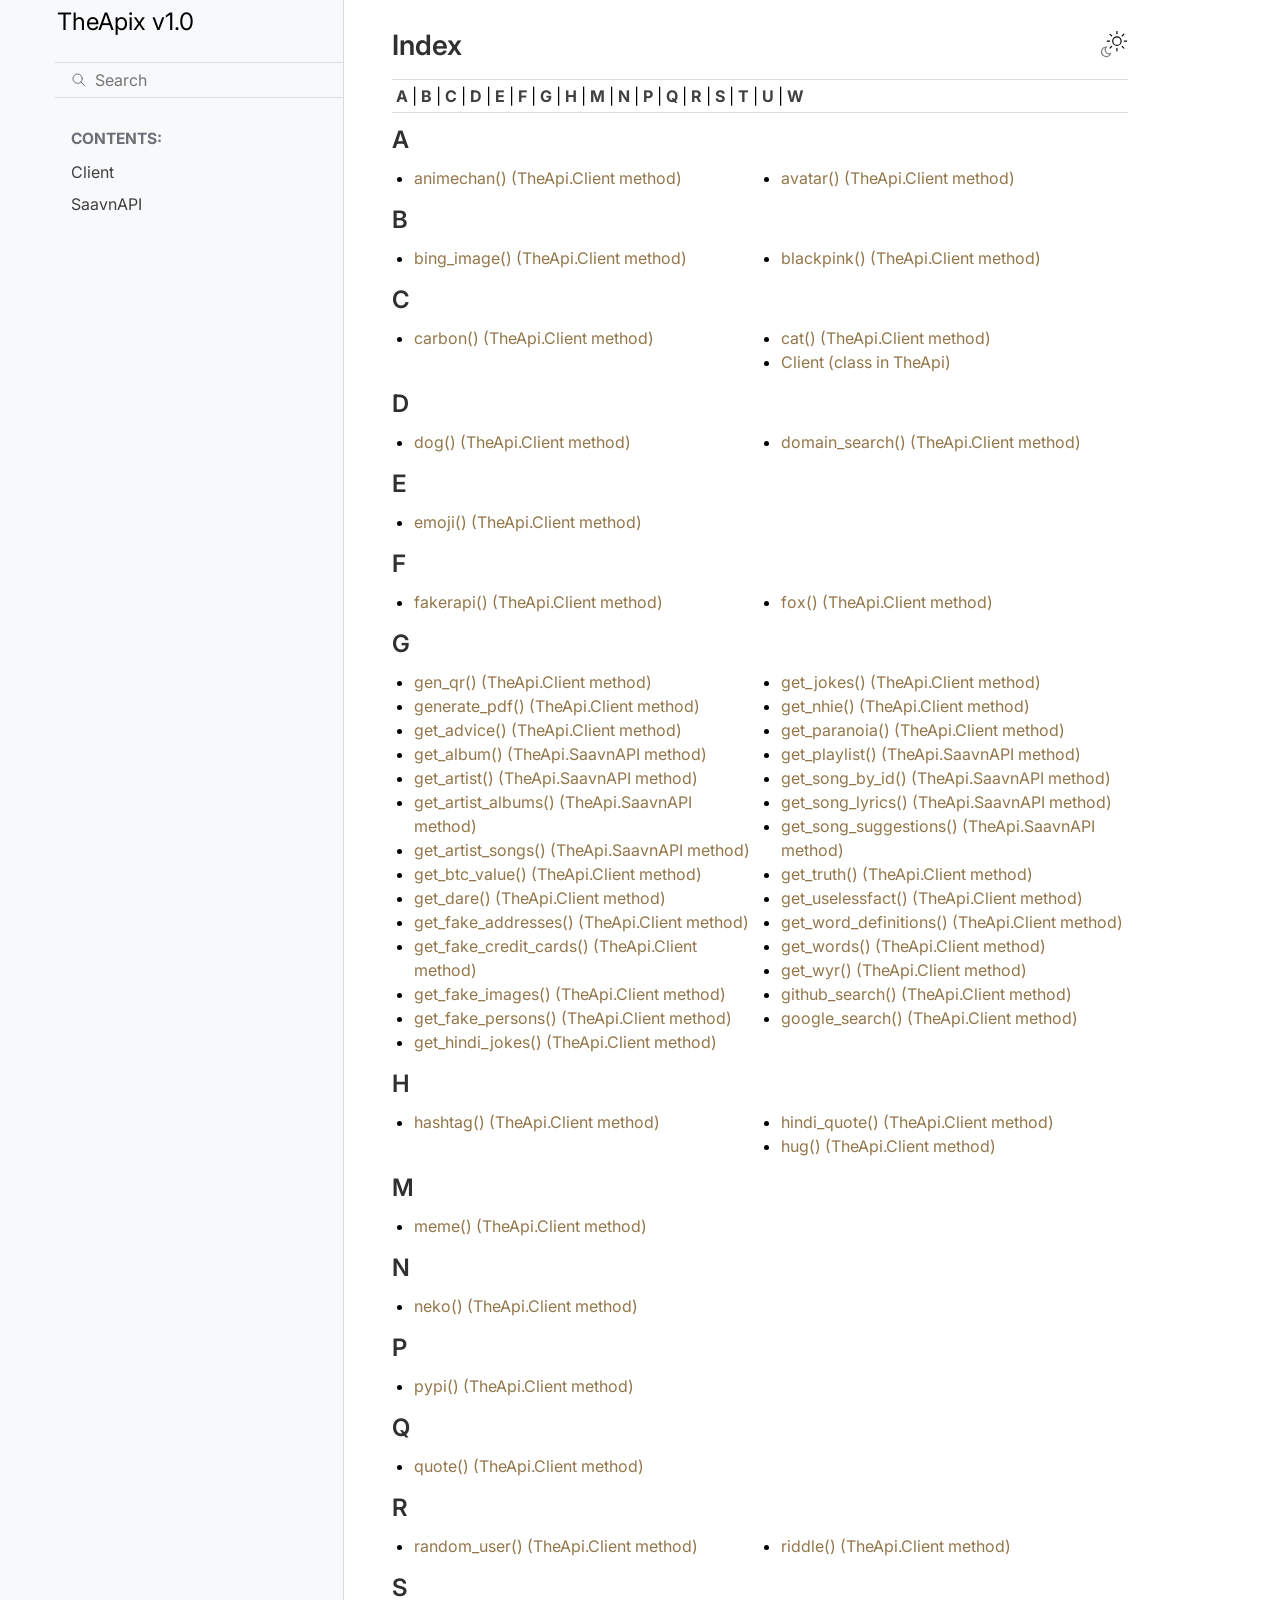
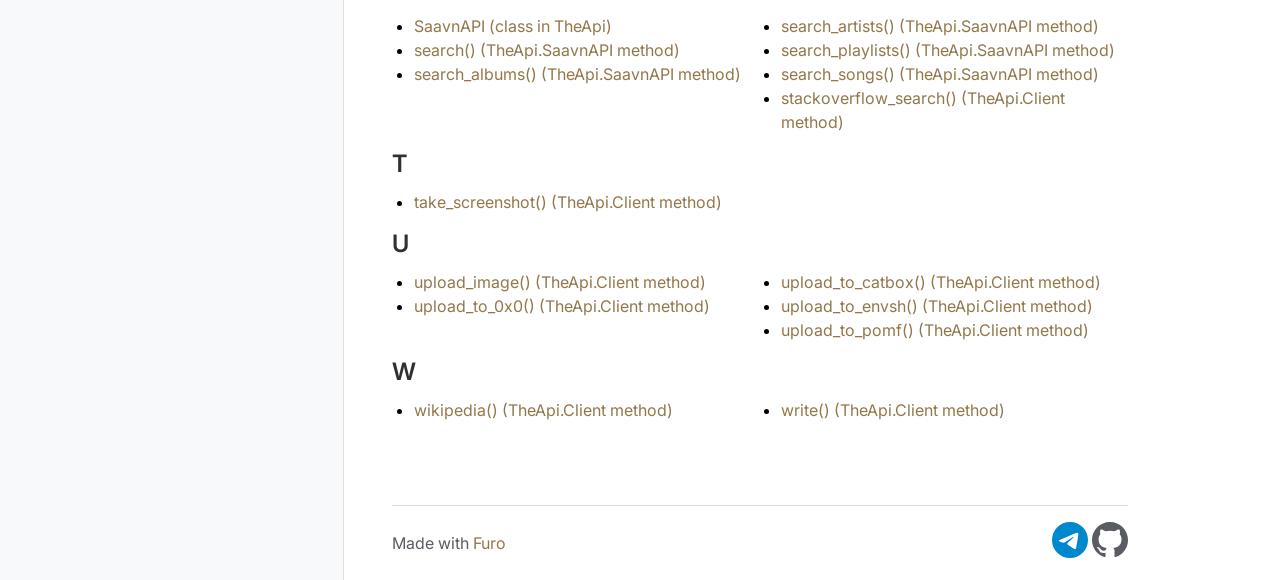
==== commit 493a0a99: "Deploy to gh-pages" ====
--- a/genindex.html
+++ b/genindex.html
@@ -9,7 +9,7 @@
     <link rel="stylesheet" type="text/css" href="_static/styles/furo.css?v=354aac6f" />
     <link rel="stylesheet" type="text/css" href="_static/copybutton.css?v=76b2166b" />
     <link rel="stylesheet" type="text/css" href="_static/styles/furo-extensions.css?v=302659d7" />
-    <link rel="stylesheet" type="text/css" href="_static/css/pyrogram.css?v=99362231" />
+    <link rel="stylesheet" type="text/css" href="_static/css/pyrogram.css?v=d128529f" />
     
     
 
--- a/_static/css/pyrogram.css
+++ b/_static/css/pyrogram.css
@@ -40,7 +40,7 @@
         --color-brand-primary: #bfbcb9;
         --color-brand-content: #b7a280;
         --color-background-primary: #000000;
-        --color-background-secondary: #0d0d0d; /* or #0d0d0d */
+        --color-background-secondary: #0d0d0d;
         --color-table-border: #707070;
         --color-guilabel-background: #1a1a1a;
         --color-guilabel-border: #2a2a2a;
@@ -54,8 +54,6 @@
         --color-carbon-ads-poweredby: #505050;
         --color-carbon-ads-background: #1a1a1a;
         --color-carbon-ads-border: #2a2a2a;
-        --color-pyrogram-text: #b9b9b9;
-        --color-support-pyrogram: #999999;
         --color-strong: #cfccc9;
         --color-green: green;
         --color-red: red;
@@ -138,7 +136,7 @@
     width: 21px;
 }
 
-.related-pages a {
+/* .related-pages a {
     font-size: var(--font-size--normal);
     background-color: var(--color-button);
     border-radius: var(--border-radius);
@@ -152,7 +150,49 @@
 
 .related-pages a.next-page {
     padding: 6px 10px;
-}
+} */
+.related-pages {
+    display: flex;
+    justify-content: space-between;
+    gap: 8px;
+    flex-wrap: wrap;
+    margin-top: 2rem;
+}
+
+.related-pages a {
+    display: flex;
+    align-items: center;
+    justify-content: space-between;
+    gap: 8px;
+
+    padding: 8px 12px;
+    max-width: 48%;
+
+    font-size: var(--font-size--normal);
+    background-color: var(--color-button);
+    border-radius: var(--border-radius);
+    border: 1px solid rgba(0, 0, 0, 0.1);
+    box-shadow:
+        inset 0 1px 2px -1px hsl(0deg 0% 100% / 50%),
+        inset 0 -2px 0 0 rgb(0 0 0 / 10%);
+
+    text-decoration: none;
+    transition: background 0.2s ease, border 0.2s ease;
+}
+
+.related-pages a:hover {
+    background-color: var(--color-button-hover, rgba(255,255,255,0.05));
+    border-color: rgba(255, 255, 255, 0.1);
+}
+
+.related-pages a.prev-page svg {
+    transform: rotate(180deg);
+}
+
+.related-pages a.next-page .page-info {
+    align-items: flex-end;
+}
+
 
 .page-info .context {
     font-size: 18px;
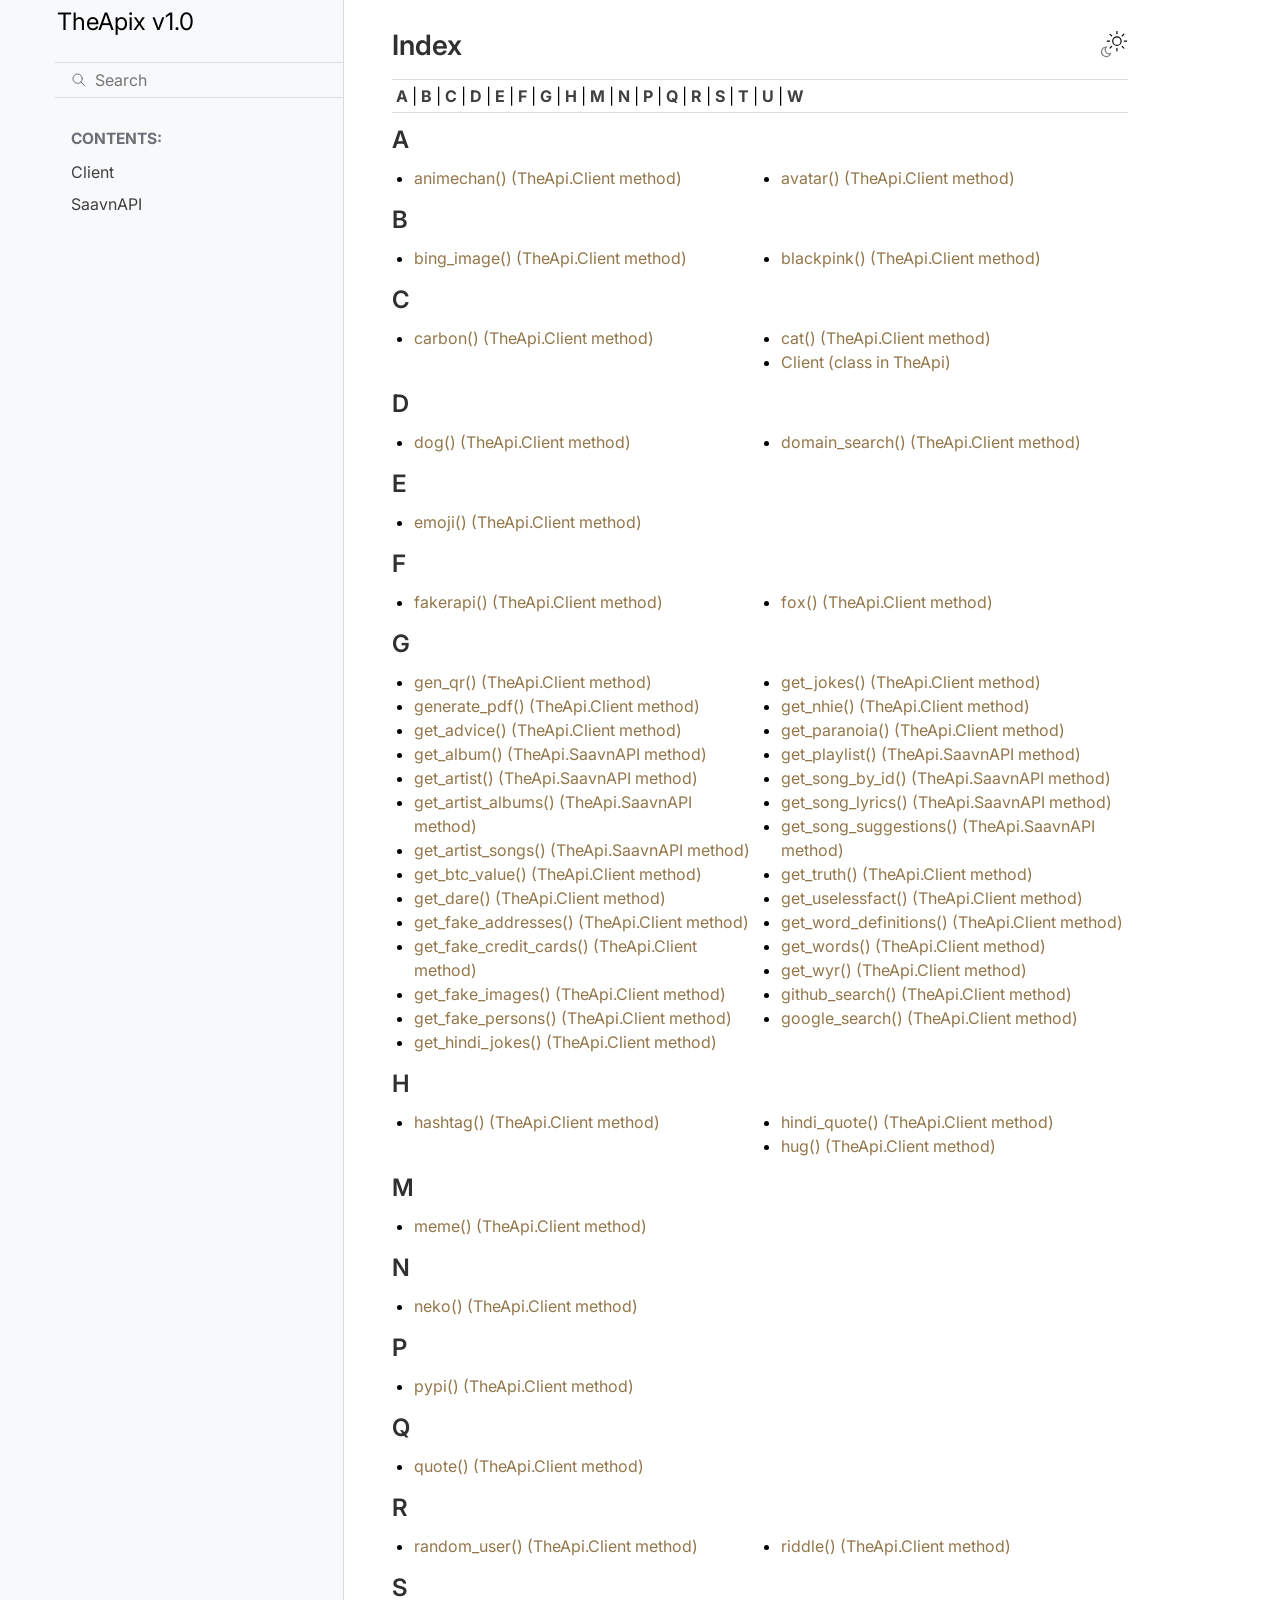
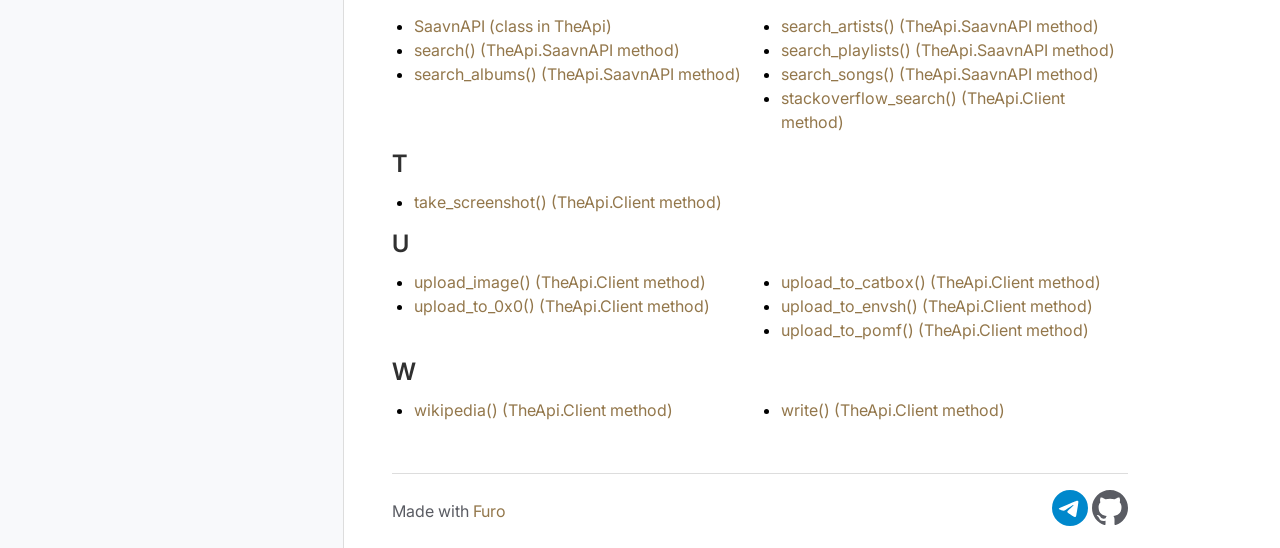
==== commit 83db1e8f: "Deploy to gh-pages" ====
--- a/genindex.html
+++ b/genindex.html
@@ -9,7 +9,7 @@
     <link rel="stylesheet" type="text/css" href="_static/styles/furo.css?v=354aac6f" />
     <link rel="stylesheet" type="text/css" href="_static/copybutton.css?v=76b2166b" />
     <link rel="stylesheet" type="text/css" href="_static/styles/furo-extensions.css?v=302659d7" />
-    <link rel="stylesheet" type="text/css" href="_static/css/pyrogram.css?v=d128529f" />
+    <link rel="stylesheet" type="text/css" href="_static/css/pyrogram.css?v=8137c5cf" />
     
     
 
--- a/_static/css/pyrogram.css
+++ b/_static/css/pyrogram.css
@@ -136,7 +136,7 @@
     width: 21px;
 }
 
-/* .related-pages a {
+ .related-pages a {
     font-size: var(--font-size--normal);
     background-color: var(--color-button);
     border-radius: var(--border-radius);
@@ -150,50 +150,7 @@
 
 .related-pages a.next-page {
     padding: 6px 10px;
-} */
-.related-pages {
-    display: flex;
-    justify-content: space-between;
-    gap: 8px;
-    flex-wrap: wrap;
-    margin-top: 2rem;
-}
-
-.related-pages a {
-    display: flex;
-    align-items: center;
-    justify-content: space-between;
-    gap: 8px;
-
-    padding: 8px 12px;
-    max-width: 48%;
-
-    font-size: var(--font-size--normal);
-    background-color: var(--color-button);
-    border-radius: var(--border-radius);
-    border: 1px solid rgba(0, 0, 0, 0.1);
-    box-shadow:
-        inset 0 1px 2px -1px hsl(0deg 0% 100% / 50%),
-        inset 0 -2px 0 0 rgb(0 0 0 / 10%);
-
-    text-decoration: none;
-    transition: background 0.2s ease, border 0.2s ease;
-}
-
-.related-pages a:hover {
-    background-color: var(--color-button-hover, rgba(255,255,255,0.05));
-    border-color: rgba(255, 255, 255, 0.1);
-}
-
-.related-pages a.prev-page svg {
-    transform: rotate(180deg);
-}
-
-.related-pages a.next-page .page-info {
-    align-items: flex-end;
-}
-
-
+}
 .page-info .context {
     font-size: 18px;
     color: var(--color-foreground-primary);
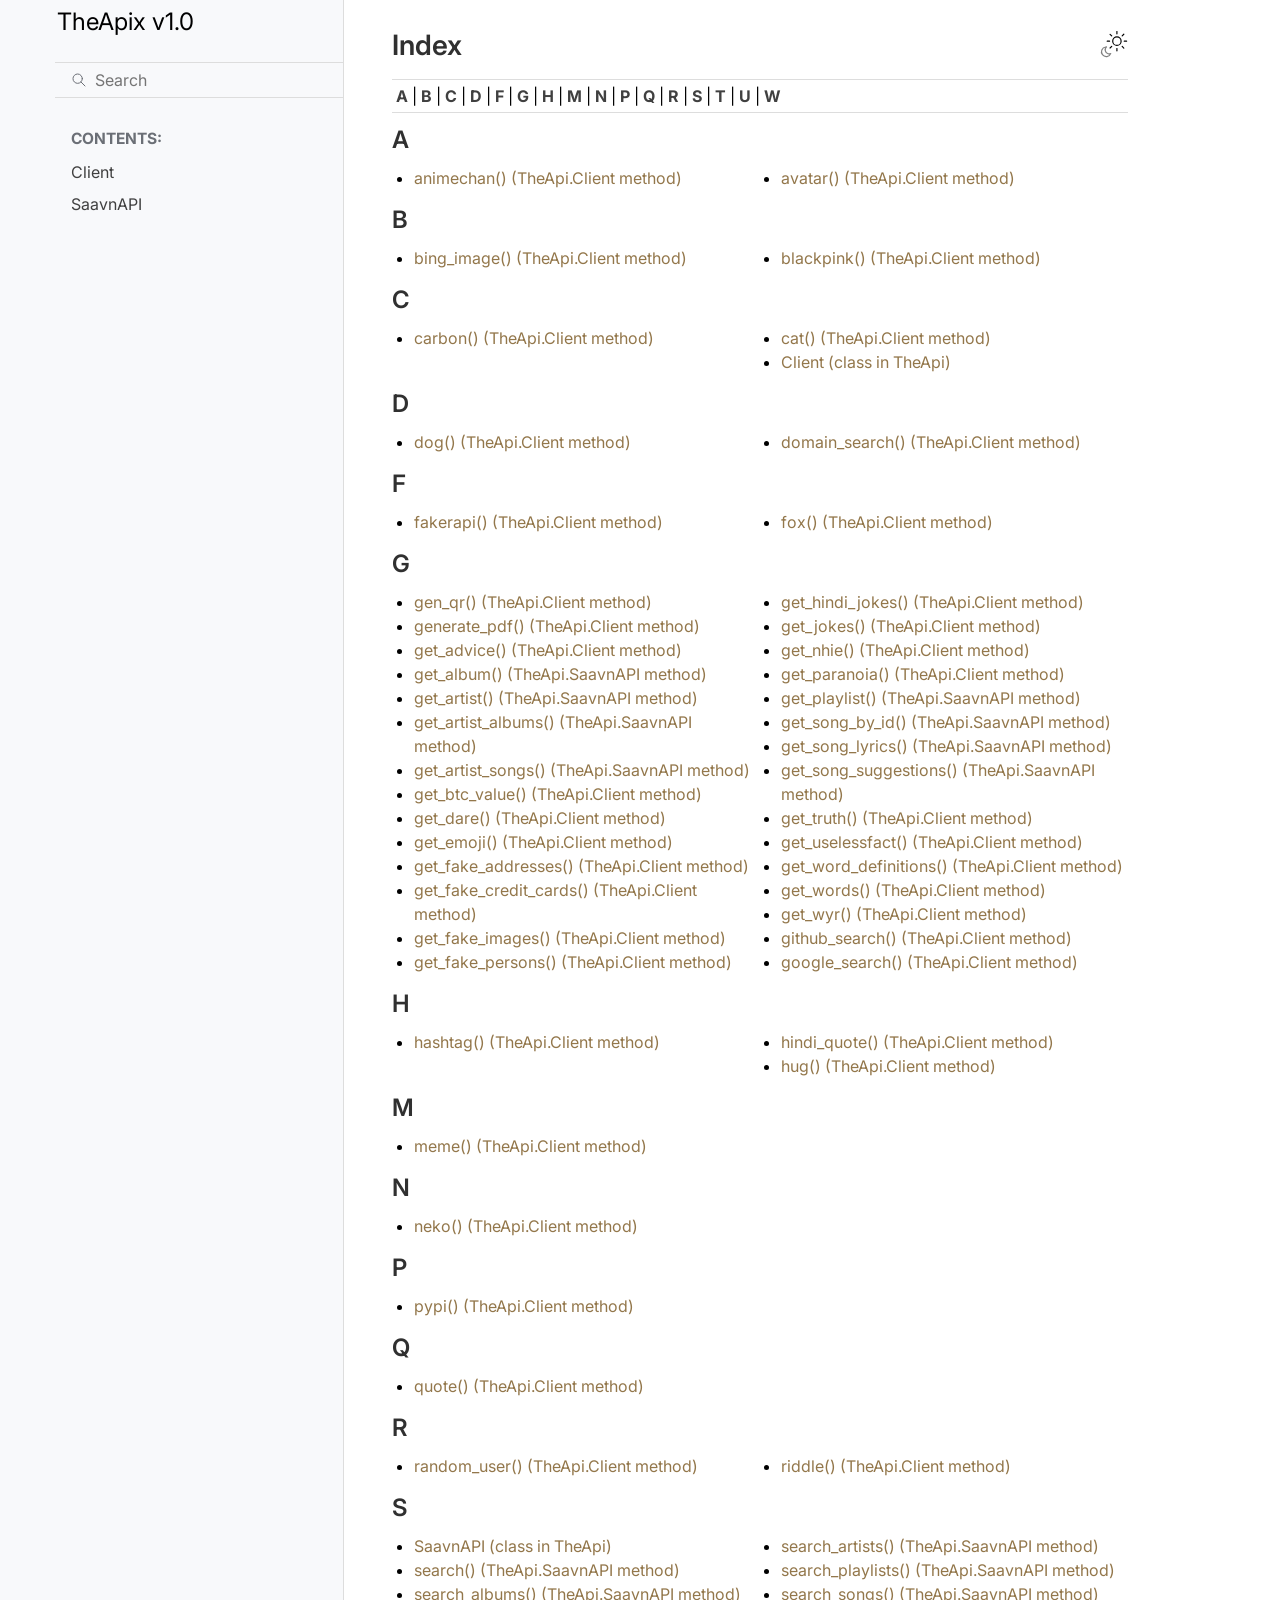
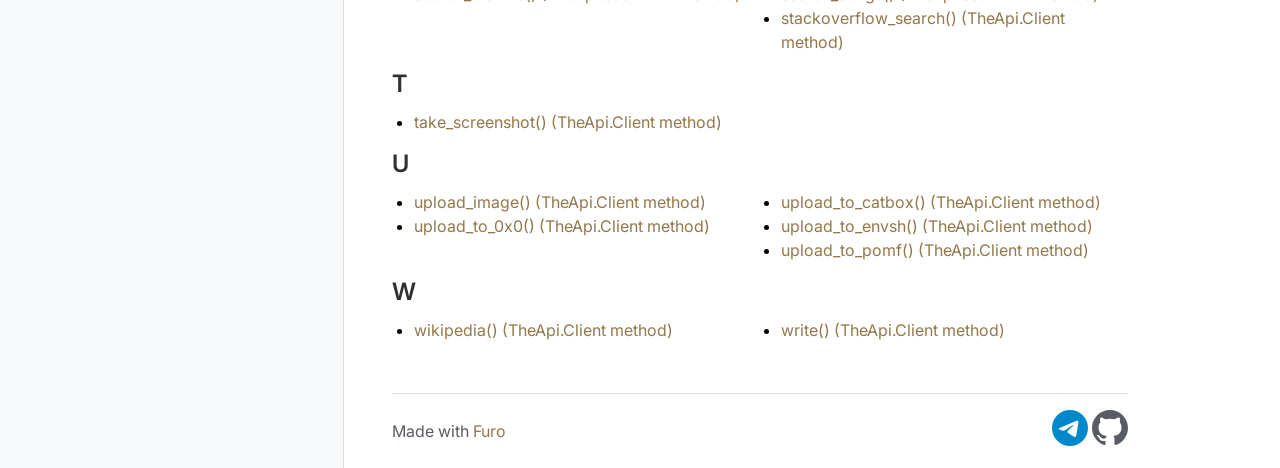
==== commit 0597962b: "Deploy to gh-pages" ====
--- a/genindex.html
+++ b/genindex.html
@@ -239,7 +239,7 @@
           
 <section class="genindex-section">
   <h1 id="index">Index</h1>
-  <div class="genindex-jumpbox"><a href="#A"><strong>A</strong></a> | <a href="#B"><strong>B</strong></a> | <a href="#C"><strong>C</strong></a> | <a href="#D"><strong>D</strong></a> | <a href="#E"><strong>E</strong></a> | <a href="#F"><strong>F</strong></a> | <a href="#G"><strong>G</strong></a> | <a href="#H"><strong>H</strong></a> | <a href="#M"><strong>M</strong></a> | <a href="#N"><strong>N</strong></a> | <a href="#P"><strong>P</strong></a> | <a href="#Q"><strong>Q</strong></a> | <a href="#R"><strong>R</strong></a> | <a href="#S"><strong>S</strong></a> | <a href="#T"><strong>T</strong></a> | <a href="#U"><strong>U</strong></a> | <a href="#W"><strong>W</strong></a></div>
+  <div class="genindex-jumpbox"><a href="#A"><strong>A</strong></a> | <a href="#B"><strong>B</strong></a> | <a href="#C"><strong>C</strong></a> | <a href="#D"><strong>D</strong></a> | <a href="#F"><strong>F</strong></a> | <a href="#G"><strong>G</strong></a> | <a href="#H"><strong>H</strong></a> | <a href="#M"><strong>M</strong></a> | <a href="#N"><strong>N</strong></a> | <a href="#P"><strong>P</strong></a> | <a href="#Q"><strong>Q</strong></a> | <a href="#R"><strong>R</strong></a> | <a href="#S"><strong>S</strong></a> | <a href="#T"><strong>T</strong></a> | <a href="#U"><strong>U</strong></a> | <a href="#W"><strong>W</strong></a></div>
 </section>
 <section id="A" class="genindex-section">
   <h2>A</h2>
@@ -299,16 +299,6 @@
   </tr></table>
 </section>
 
-<section id="E" class="genindex-section">
-  <h2>E</h2>
-  <table style="width: 100%" class="indextable genindextable"><tr>
-    <td style="width: 33%; vertical-align: top;"><ul>
-        <li><a href="api/client.html#TheApi.Client.emoji">emoji() (TheApi.Client method)</a>
-</li>
-    </ul></td>
-  </tr></table>
-</section>
-
 <section id="F" class="genindex-section">
   <h2>F</h2>
   <table style="width: 100%" class="indextable genindextable"><tr>
@@ -345,6 +335,8 @@
 </li>
         <li><a href="api/client.html#TheApi.Client.get_dare">get_dare() (TheApi.Client method)</a>
 </li>
+        <li><a href="api/client.html#TheApi.Client.get_emoji">get_emoji() (TheApi.Client method)</a>
+</li>
         <li><a href="api/client.html#TheApi.Client.get_fake_addresses">get_fake_addresses() (TheApi.Client method)</a>
 </li>
         <li><a href="api/client.html#TheApi.Client.get_fake_credit_cards">get_fake_credit_cards() (TheApi.Client method)</a>
@@ -353,10 +345,10 @@
 </li>
         <li><a href="api/client.html#TheApi.Client.get_fake_persons">get_fake_persons() (TheApi.Client method)</a>
 </li>
+    </ul></td>
+    <td style="width: 33%; vertical-align: top;"><ul>
         <li><a href="api/client.html#TheApi.Client.get_hindi_jokes">get_hindi_jokes() (TheApi.Client method)</a>
 </li>
-    </ul></td>
-    <td style="width: 33%; vertical-align: top;"><ul>
         <li><a href="api/client.html#TheApi.Client.get_jokes">get_jokes() (TheApi.Client method)</a>
 </li>
         <li><a href="api/client.html#TheApi.Client.get_nhie">get_nhie() (TheApi.Client method)</a>
